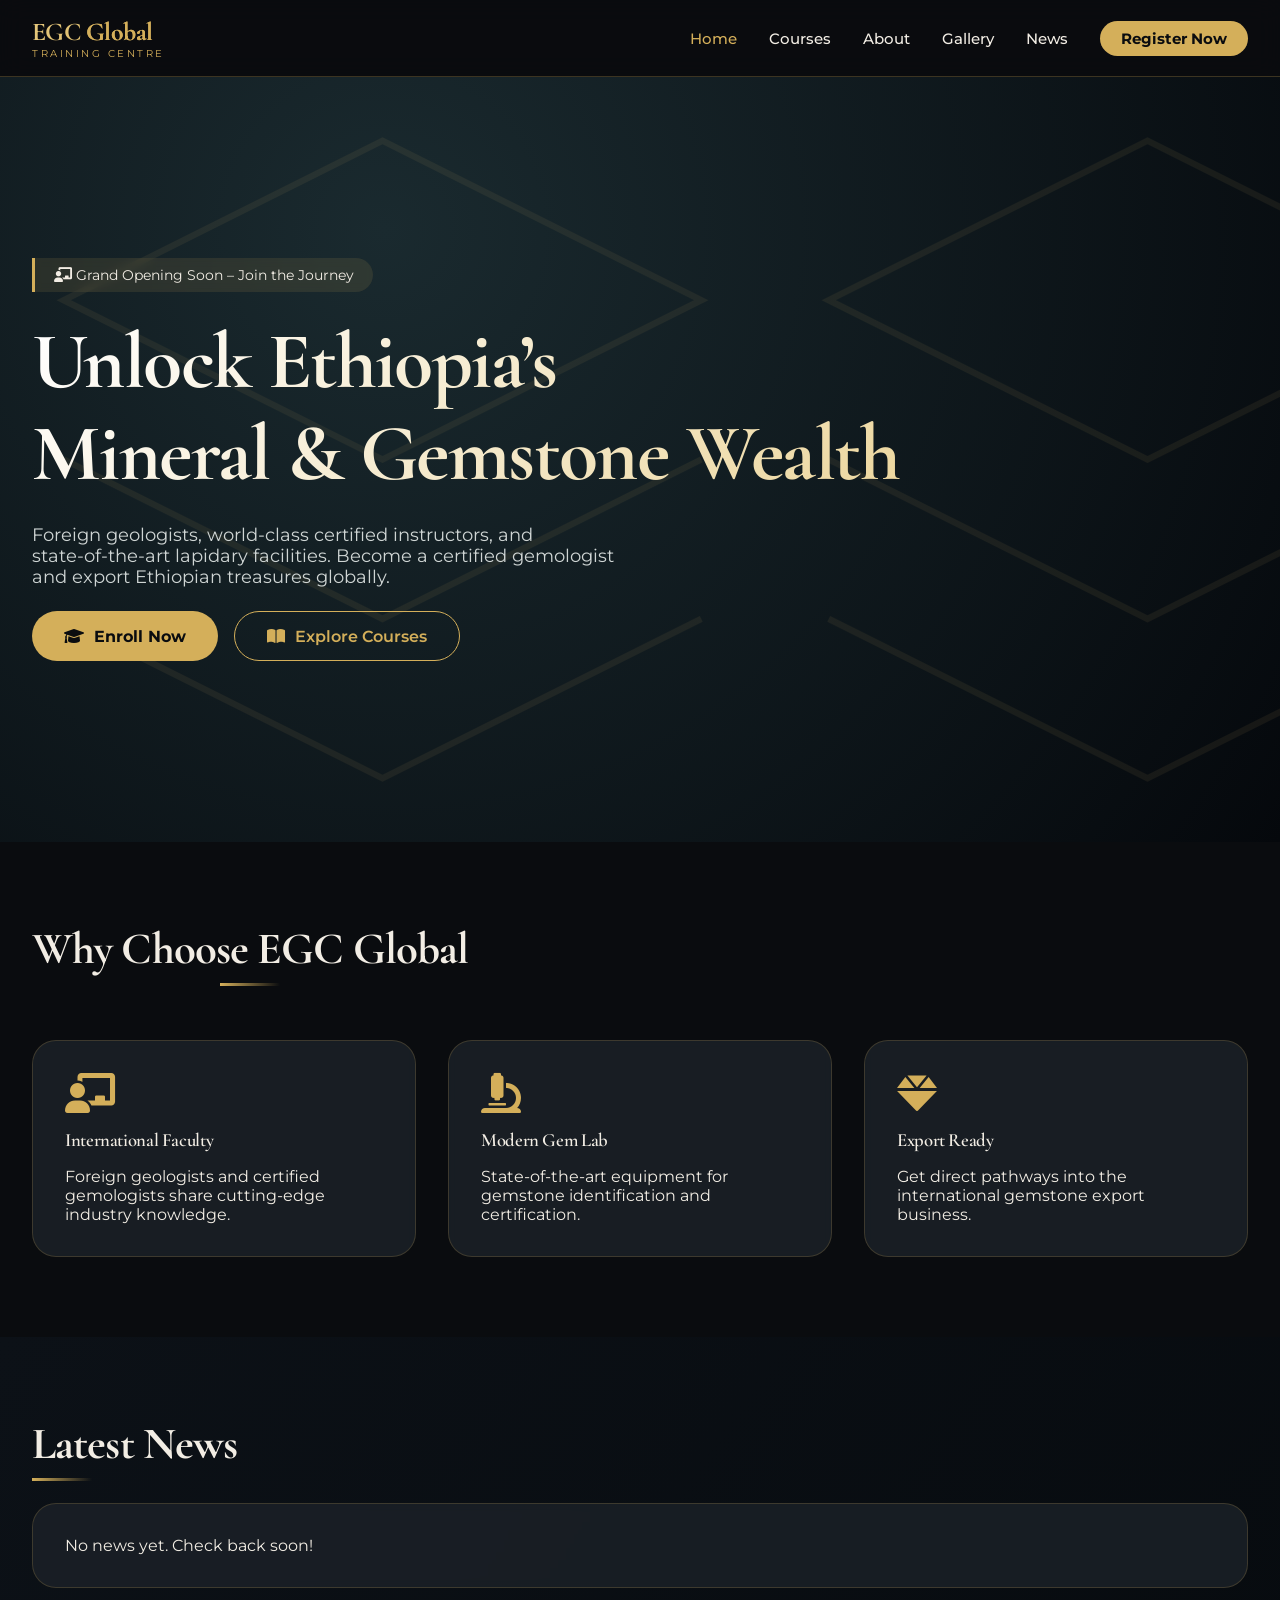
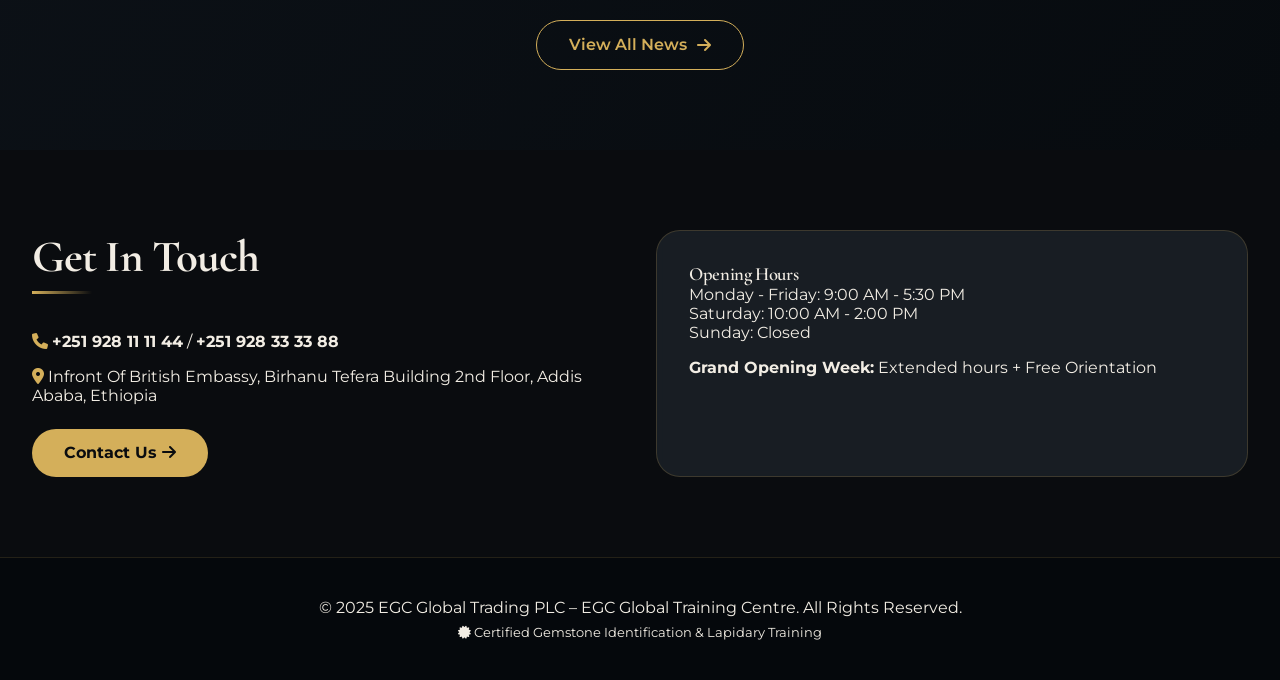
==== index.html @ 090c4a34 "Create index.html" ====
<!DOCTYPE html>
<html lang="en">
<head>
  <meta charset="UTF-8">
  <meta name="viewport" content="width=device-width, initial-scale=1.0">
  <title>EGC Global | Home - Gemstone Training Centre Ethiopia</title>
  <link rel="stylesheet" href="css/style.css">
  <link href="https://fonts.googleapis.com/css2?family=Cormorant+Garamond:wght@300;400;500;600;700&family=Montserrat:wght@300;400;500;600;700;800&display=swap" rel="stylesheet">
  <link rel="stylesheet" href="https://cdnjs.cloudflare.com/ajax/libs/font-awesome/6.0.0-beta3/css/all.min.css">
</head>
<body>

<!-- TOP BAR -->
<div class="top-bar">
  <div class="logo">
    <h1>EGC <span style="color:var(--gold);">Global</span></h1>
    <p>TRAINING CENTRE</p>
  </div>
  <div class="desktop-nav">
    <a href="index.html" class="active">Home</a>
    <a href="courses.html">Courses</a>
    <a href="about.html">About</a>
    <a href="gallery.html">Gallery</a>
    <a href="news.html">News</a>
    <a href="register.html" class="register-btn">Register Now</a>
  </div>
  <div class="menu-icon" id="menuToggle">
    <i class="fas fa-bars"></i>
  </div>
</div>

<!-- SIDE NAV (Mobile) -->
<div class="nav-overlay" id="navOverlay"></div>
<div class="side-nav" id="sideNav">
  <button class="close-nav" id="closeNavBtn"><i class="fas fa-times"></i></button>
  <div class="side-logo">
    <h3>EGC <span>Global</span></h3>
    <p>TRAINING CENTRE</p>
  </div>
  <ul>
    <li><a href="index.html"><i class="fas fa-home"></i> Home</a></li>
    <li><a href="courses.html"><i class="fas fa-gem"></i> Courses</a></li>
    <li><a href="about.html"><i class="fas fa-globe-africa"></i> About</a></li>
    <li><a href="gallery.html"><i class="fas fa-images"></i> Gallery</a></li>
    <li><a href="news.html"><i class="fas fa-newspaper"></i> News</a></li>
    <li><a href="register.html"><i class="fas fa-user-plus"></i> Register</a></li>
    <li><a href="admin-login.html"><i class="fas fa-lock"></i> Admin</a></li>
  </ul>
  <div class="side-footer">
    <i class="fas fa-certificate"></i> Foreign Geologists<br>
    <span>© 2025 EGC Global</span>
  </div>
</div>

<!-- HERO SECTION -->
<section class="hero">
  <div class="hero-container">
    <div class="hero-badge"><i class="fas fa-chalkboard-user"></i> Grand Opening Soon – Join the Journey</div>
    <h2>Unlock Ethiopia’s<br>Mineral & Gemstone Wealth</h2>
    <p style="font-size: 1.1rem; max-width: 600px; margin: 1.5rem 0; color: #cfd5d4;">Foreign geologists, world‑class certified instructors, and state‑of‑the‑art lapidary facilities. Become a certified gemologist and export Ethiopian treasures globally.</p>
    <div style="display: flex; gap: 1rem; flex-wrap: wrap;">
      <a href="register.html" class="btn-gold"><i class="fas fa-graduation-cap"></i> Enroll Now</a>
      <a href="courses.html" class="btn-outline"><i class="fas fa-book-open"></i> Explore Courses</a>
    </div>
  </div>
</section>

<!-- FEATURES SECTION -->
<section>
  <div class="container">
    <h2 class="section-title section-title-center" style="text-align: center;">Why Choose EGC Global</h2>
    <div class="grid-3" style="margin-top: 2rem;">
      <div class="card">
        <i class="fas fa-chalkboard-user" style="font-size: 2.5rem; color: var(--gold);"></i>
        <h3 style="margin: 1rem 0;">International Faculty</h3>
        <p>Foreign geologists and certified gemologists share cutting‑edge industry knowledge.</p>
      </div>
      <div class="card">
        <i class="fas fa-microscope" style="font-size: 2.5rem; color: var(--gold);"></i>
        <h3 style="margin: 1rem 0;">Modern Gem Lab</h3>
        <p>State‑of‑the‑art equipment for gemstone identification and certification.</p>
      </div>
      <div class="card">
        <i class="fas fa-gem" style="font-size: 2.5rem; color: var(--gold);"></i>
        <h3 style="margin: 1rem 0;">Export Ready</h3>
        <p>Get direct pathways into the international gemstone export business.</p>
      </div>
    </div>
  </div>
</section>

<!-- UPCOMING NEWS PREVIEW -->
<section style="background: linear-gradient(125deg, #0c1117, #070b0f);">
  <div class="container">
    <h2 class="section-title">Latest News</h2>
    <div class="grid-2" id="newsPreview">
      <div class="card"><i class="fas fa-spinner fa-spin"></i> Loading news...</div>
    </div>
    <div style="text-align: center; margin-top: 2rem;">
      <a href="news.html" class="btn-outline">View All News <i class="fas fa-arrow-right"></i></a>
    </div>
  </div>
</section>

<!-- CONTACT INFO -->
<section>
  <div class="container">
    <div class="grid-2">
      <div>
        <h2 class="section-title">Get In Touch</h2>
        <p style="margin: 1rem 0;"><i class="fas fa-phone" style="color: var(--gold);"></i> <strong>+251 928 11 11 44</strong> / <strong>+251 928 33 33 88</strong></p>
        <p><i class="fas fa-map-marker-alt" style="color: var(--gold);"></i> Infront Of British Embassy, Birhanu Tefera Building 2nd Floor, Addis Ababa, Ethiopia</p>
        <a href="contact.html" class="btn-gold" style="margin-top: 1.5rem; display: inline-block;">Contact Us <i class="fas fa-arrow-right"></i></a>
      </div>
      <div class="card">
        <h3>Opening Hours</h3>
        <p>Monday - Friday: 9:00 AM - 5:30 PM<br>Saturday: 10:00 AM - 2:00 PM<br>Sunday: Closed</p>
        <p style="margin-top: 1rem;"><strong>Grand Opening Week:</strong> Extended hours + Free Orientation</p>
      </div>
    </div>
  </div>
</section>

<footer>
  <p>© 2025 EGC Global Trading PLC – EGC Global Training Centre. All Rights Reserved.</p>
  <p style="margin-top: 0.5rem; font-size: 0.8rem;"><i class="fas fa-certificate"></i> Certified Gemstone Identification & Lapidary Training</p>
</footer>

<script src="js/main.js"></script>
<script>
  // Load preview news from localStorage
  function loadNewsPreview() {
    const news = JSON.parse(localStorage.getItem('egc_news') || '[]');
    const previewDiv = document.getElementById('newsPreview');
    if (news.length === 0) {
      previewDiv.innerHTML = '<div class="card"><p>No news yet. Check back soon!</p></div>';
      return;
    }
    const latestNews = news.slice(-3).reverse();
    previewDiv.innerHTML = latestNews.map(n => `
      <div class="card">
        <div class="news-date"><i class="far fa-calendar-alt"></i> ${new Date(n.date).toLocaleDateString()}</div>
        <h3 class="news-title">${n.title}</h3>
        <p class="news-excerpt">${n.excerpt || n.content.substring(0, 100)}...</p>
        <a href="news-detail.html?id=${n.id}" style="color: var(--gold); text-decoration: none;">Read more →</a>
      </div>
    `).join('');
  }
  loadNewsPreview();
</script>
</body>
</html>
---- css/style.css ----
/* ============================================
   EGC GLOBAL TRAINING CENTRE - MASTER STYLES
   Premium Gemstone Theme
   ============================================ */

:root {
  --deep-teal: #0f1e24;
  --charcoal: #121418;
  --gold: #d4af5a;
  --gold-light: #e6c97e;
  --gold-dark: #b8923e;
  --bronze: #b87c4a;
  --ivory: #f2ede4;
  --slate: #2a3338;
  --dark-bg: #0a0c0f;
  --card-bg: rgba(26, 32, 38, 0.9);
  --danger: #e74c3c;
  --success: #27ae60;
  --warning: #f39c12;
  --info: #3498db;
}

* {
  margin: 0;
  padding: 0;
  box-sizing: border-box;
}

body {
  font-family: 'Montserrat', sans-serif;
  background-color: var(--dark-bg);
  color: var(--ivory);
  overflow-x: hidden;
  scroll-behavior: smooth;
}

/* Custom Scrollbar */
::-webkit-scrollbar { width: 8px; }
::-webkit-scrollbar-track { background: var(--charcoal); }
::-webkit-scrollbar-thumb { background: var(--gold); border-radius: 10px; }
::-webkit-scrollbar-thumb:hover { background: var(--gold-light); }

/* Typography */
h1, h2, h3, h4, h5, h6 {
  font-family: 'Cormorant Garamond', serif;
  font-weight: 600;
  letter-spacing: -0.02em;
}

.section-title {
  font-size: 2.8rem;
  font-weight: 700;
  position: relative;
  display: inline-block;
  margin-bottom: 2rem;
}

.section-title:after {
  content: '';
  position: absolute;
  bottom: -10px;
  left: 0;
  width: 60px;
  height: 3px;
  background: linear-gradient(90deg, var(--gold), transparent);
}

.section-title-center:after {
  left: 50%;
  transform: translateX(-50%);
}

/* ============================================
   SIDE SLIDE NAVIGATION (MODERN MOBILE)
   ============================================ */
.nav-overlay {
  position: fixed;
  top: 0;
  left: 0;
  width: 100%;
  height: 100%;
  background: rgba(10, 12, 15, 0.95);
  backdrop-filter: blur(12px);
  z-index: 1000;
  visibility: hidden;
  opacity: 0;
  transition: all 0.3s ease;
}

.nav-overlay.active {
  visibility: visible;
  opacity: 1;
}

.side-nav {
  position: fixed;
  top: 0;
  right: -100%;
  width: min(85%, 380px);
  height: 100%;
  background: linear-gradient(165deg, #12181f 0%, #0a0e12 100%);
  box-shadow: -8px 0 40px rgba(0, 0, 0, 0.6);
  z-index: 1001;
  transition: right 0.35s cubic-bezier(0.2, 0.9, 0.4, 1.1);
  padding: 2rem 1.8rem;
  display: flex;
  flex-direction: column;
  border-left: 2px solid var(--gold);
}

.side-nav.open {
  right: 0;
}

.close-nav {
  background: none;
  border: none;
  color: var(--gold);
  font-size: 2rem;
  cursor: pointer;
  align-self: flex-end;
  transition: transform 0.2s;
}

.close-nav:hover { transform: scale(1.1); }

.side-logo {
  margin-bottom: 2rem;
  text-align: center;
  padding-bottom: 1rem;
  border-bottom: 1px solid rgba(212, 175, 90, 0.2);
}

.side-logo h3 {
  font-size: 1.8rem;
  letter-spacing: 2px;
}

.side-logo h3 span { color: var(--gold); }
.side-logo p { font-size: 0.7rem; letter-spacing: 3px; color: var(--gold-light); }

.side-nav ul {
  list-style: none;
  flex: 1;
}

.side-nav li { margin: 1.5rem 0; }

.side-nav a {
  color: var(--ivory);
  text-decoration: none;
  font-size: 1.2rem;
  font-weight: 500;
  transition: all 0.25s;
  display: flex;
  align-items: center;
  gap: 14px;
  padding: 0.5rem 0;
}

.side-nav a i {
  width: 28px;
  color: var(--gold);
  font-size: 1.2rem;
}

.side-nav a:hover, .side-nav a.active {
  color: var(--gold);
  transform: translateX(8px);
}

.side-footer {
  margin-top: auto;
  padding-top: 1.5rem;
  font-size: 0.75rem;
  color: #8d9a9e;
  border-top: 1px solid rgba(212, 175, 90, 0.2);
  text-align: center;
}

/* ============================================
   TOP BAR / HEADER
   ============================================ */
.top-bar {
  display: flex;
  justify-content: space-between;
  align-items: center;
  padding: 1rem 2rem;
  background: rgba(10, 12, 15, 0.9);
  backdrop-filter: blur(12px);
  position: sticky;
  top: 0;
  z-index: 99;
  border-bottom: 1px solid rgba(212, 175, 90, 0.25);
}

.logo h1 {
  font-size: 1.6rem;
  font-weight: 700;
  background: linear-gradient(135deg, var(--gold-light), var(--gold));
  -webkit-background-clip: text;
  background-clip: text;
  color: transparent;
}

.logo p {
  font-size: 0.65rem;
  letter-spacing: 2.5px;
  color: var(--gold);
}

.desktop-nav {
  display: none;
  gap: 2rem;
  align-items: center;
}

.desktop-nav a {
  color: var(--ivory);
  text-decoration: none;
  font-weight: 500;
  transition: color 0.2s;
  font-size: 0.95rem;
}

.desktop-nav a:hover, .desktop-nav a.active {
  color: var(--gold);
}

.register-btn {
  background: var(--gold);
  color: var(--dark-bg) !important;
  padding: 0.5rem 1.3rem;
  border-radius: 40px;
  font-weight: 700 !important;
}

.register-btn:hover {
  background: var(--gold-light);
  transform: translateY(-2px);
}

.menu-icon {
  font-size: 1.8rem;
  color: var(--gold);
  cursor: pointer;
  transition: 0.2s;
}

@media (min-width: 992px) {
  .menu-icon { display: none; }
  .desktop-nav { display: flex; }
}

/* ============================================
   BUTTONS
   ============================================ */
.btn-gold {
  background: var(--gold);
  color: var(--dark-bg);
  padding: 0.9rem 2rem;
  font-weight: 700;
  border: none;
  border-radius: 40px;
  cursor: pointer;
  transition: all 0.25s;
  font-size: 1rem;
  text-decoration: none;
  display: inline-flex;
  align-items: center;
  gap: 10px;
}

.btn-gold:hover {
  background: var(--gold-light);
  transform: translateY(-3px);
  box-shadow: 0 10px 25px -8px rgba(0, 0, 0, 0.4);
}

.btn-outline {
  background: transparent;
  border: 1.5px solid var(--gold);
  color: var(--gold);
  padding: 0.9rem 2rem;
  border-radius: 40px;
  font-weight: 600;
  cursor: pointer;
  transition: all 0.25s;
  text-decoration: none;
  display: inline-flex;
  align-items: center;
  gap: 10px;
}

.btn-outline:hover {
  background: var(--gold);
  color: var(--dark-bg);
}

/* ============================================
   HERO SECTION
   ============================================ */
.hero {
  min-height: 85vh;
  display: flex;
  align-items: center;
  background: radial-gradient(circle at 30% 20%, #1a2a2f, #05080c);
  position: relative;
  padding: 3rem 2rem;
}

.hero:before {
  content: '';
  position: absolute;
  inset: 0;
  background: url('data:image/svg+xml;utf8,<svg xmlns="http://www.w3.org/2000/svg" viewBox="0 0 24 24" fill="none" stroke="%23d4af5a" stroke-width="0.2" opacity="0.08"><path d="M12 2L2 7l10 5 10-5-10-5zM2 17l10 5 10-5M2 12l10 5 10-5"/></svg>') repeat;
  pointer-events: none;
}

.hero-container {
  max-width: 1300px;
  margin: 0 auto;
  width: 100%;
  position: relative;
  z-index: 2;
}

.hero h2 {
  font-family: 'Cormorant Garamond', serif;
  font-size: clamp(2.5rem, 7vw, 5rem);
  font-weight: 800;
  line-height: 1.15;
  background: linear-gradient(135deg, #fff, var(--gold-light));
  -webkit-background-clip: text;
  background-clip: text;
  color: transparent;
}

.hero-badge {
  display: inline-block;
  background: rgba(212, 175, 90, 0.12);
  backdrop-filter: blur(4px);
  border-left: 3px solid var(--gold);
  padding: 0.5rem 1.2rem;
  border-radius: 0 30px 30px 0;
  margin-bottom: 1.5rem;
  font-size: 0.9rem;
}

/* ============================================
   CARDS & GRIDS
   ============================================ */
.container {
  max-width: 1280px;
  margin: 0 auto;
  padding: 0 2rem;
}

section {
  padding: 5rem 0;
}

.grid-2 {
  display: grid;
  grid-template-columns: repeat(auto-fit, minmax(320px, 1fr));
  gap: 2rem;
}

.grid-3 {
  display: grid;
  grid-template-columns: repeat(auto-fit, minmax(280px, 1fr));
  gap: 2rem;
}

.card {
  background: var(--card-bg);
  backdrop-filter: blur(4px);
  border-radius: 24px;
  padding: 2rem;
  border: 1px solid rgba(212, 175, 90, 0.2);
  transition: all 0.3s ease;
}

.card:hover {
  border-color: var(--gold);
  transform: translateY(-6px);
}

/* ============================================
   FORMS
   ============================================ */
.form-group {
  margin-bottom: 1.5rem;
}

.form-group label {
  display: block;
  margin-bottom: 0.5rem;
  font-weight: 500;
  color: var(--gold-light);
}

.form-group input,
.form-group select,
.form-group textarea {
  width: 100%;
  padding: 0.9rem 1.2rem;
  background: rgba(255, 255, 255, 0.08);
  border: 1px solid rgba(212, 175, 90, 0.3);
  border-radius: 12px;
  color: var(--ivory);
  font-size: 1rem;
  transition: all 0.2s;
}

.form-group input:focus,
.form-group select:focus,
.form-group textarea:focus {
  outline: none;
  border-color: var(--gold);
  background: rgba(255, 255, 255, 0.12);
}

/* ============================================
   ALERTS & MESSAGES
   ============================================ */
.alert {
  padding: 1rem 1.2rem;
  border-radius: 12px;
  margin-bottom: 1.5rem;
  display: flex;
  align-items: center;
  gap: 10px;
}

.alert-success {
  background: rgba(39, 174, 96, 0.2);
  border-left: 4px solid var(--success);
  color: #2ecc71;
}

.alert-error {
  background: rgba(231, 76, 60, 0.2);
  border-left: 4px solid var(--danger);
  color: #e74c3c;
}

.alert-warning {
  background: rgba(243, 156, 18, 0.2);
  border-left: 4px solid var(--warning);
  color: #f39c12;
}

/* ============================================
   NEWS & BLOG STYLES
   ============================================ */
.news-card {
  background: var(--card-bg);
  border-radius: 20px;
  overflow: hidden;
  transition: all 0.3s;
  cursor: pointer;
}

.news-card:hover {
  transform: translateY(-5px);
  box-shadow: 0 20px 35px -12px rgba(0, 0, 0, 0.5);
}

.news-content {
  padding: 1.5rem;
}

.news-date {
  font-size: 0.75rem;
  color: var(--gold);
  margin-bottom: 0.5rem;
}

.news-title {
  font-size: 1.3rem;
  margin-bottom: 0.75rem;
}

.news-excerpt {
  font-size: 0.9rem;
  color: #b0b5b8;
  line-height: 1.5;
}

/* ============================================
   TABLE STYLES (Admin)
   ============================================ */
.data-table {
  width: 100%;
  border-collapse: collapse;
  background: var(--card-bg);
  border-radius: 16px;
  overflow: hidden;
}

.data-table th,
.data-table td {
  padding: 1rem;
  text-align: left;
  border-bottom: 1px solid rgba(212, 175, 90, 0.15);
}

.data-table th {
  background: rgba(212, 175, 90, 0.1);
  color: var(--gold);
  font-weight: 600;
}

.status-pending {
  color: var(--warning);
  background: rgba(243, 156, 18, 0.15);
  padding: 0.2rem 0.6rem;
  border-radius: 20px;
  font-size: 0.75rem;
}

.status-approved {
  color: var(--success);
  background: rgba(39, 174, 96, 0.15);
  padding: 0.2rem 0.6rem;
  border-radius: 20px;
  font-size: 0.75rem;
}

.action-btn {
  background: none;
  border: none;
  cursor: pointer;
  margin: 0 5px;
  font-size: 1.1rem;
  transition: transform 0.2s;
}

.action-btn:hover { transform: scale(1.1); }

.btn-approve { color: var(--success); }
.btn-delete { color: var(--danger); }
.btn-edit { color: var(--info); }

/* ============================================
   FOOTER
   ============================================ */
footer {
  background: #05080c;
  text-align: center;
  padding: 2.5rem;
  border-top: 1px solid rgba(212, 175, 90, 0.15);
}

/* ============================================
   RESPONSIVE
   ============================================ */
@media (max-width: 768px) {
  .top-bar { padding: 0.8rem 1.2rem; }
  .container { padding: 0 1.2rem; }
  section { padding: 3rem 0; }
  .section-title { font-size: 2rem; }
  .hero { padding: 2rem 1.2rem; min-height: 70vh; }
  .btn-gold, .btn-outline { padding: 0.7rem 1.5rem; }
}
</style>
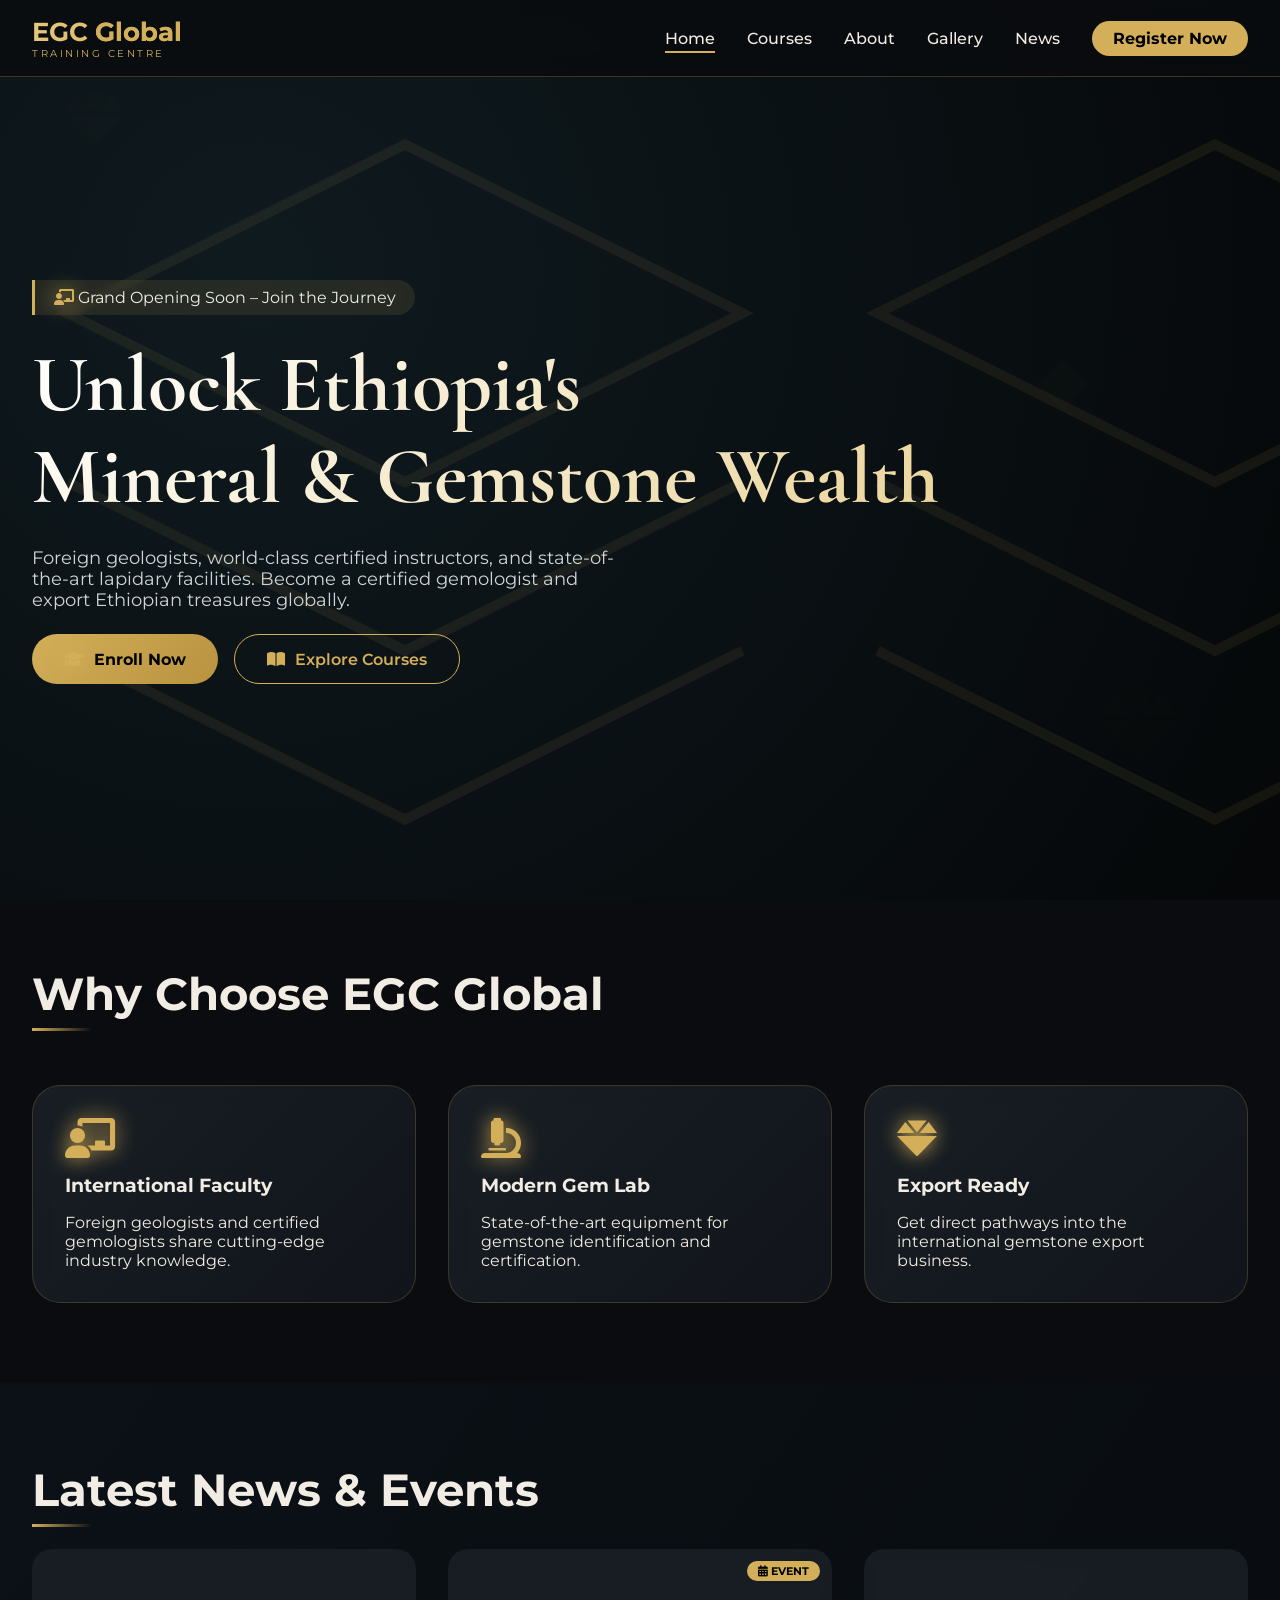
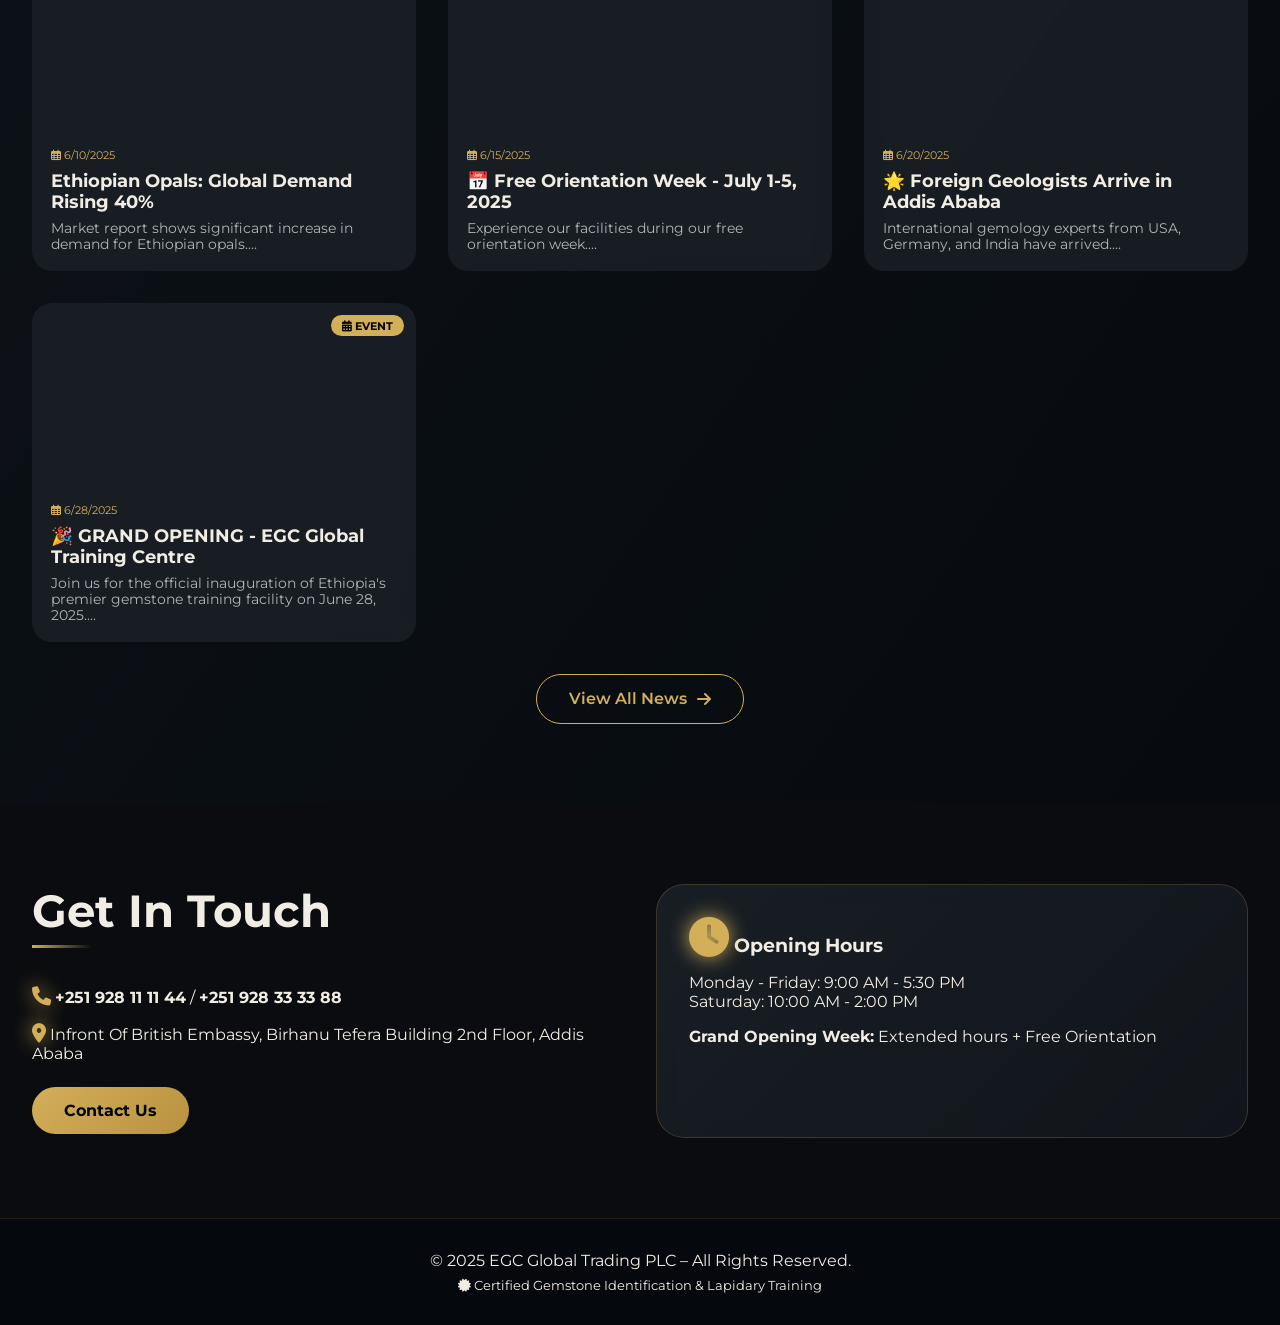
==== commit cbe9c2bf: "Update index.html" ====
--- a/index.html
+++ b/index.html
@@ -2,20 +2,346 @@
 <html lang="en">
 <head>
   <meta charset="UTF-8">
-  <meta name="viewport" content="width=device-width, initial-scale=1.0">
-  <title>EGC Global | Home - Gemstone Training Centre Ethiopia</title>
-  <link rel="stylesheet" href="css/style.css">
+  <meta name="viewport" content="width=device-width, initial-scale=1.0, viewport-fit=cover">
+  <title>EGC Global | Premium Gemstone Training Centre Ethiopia</title>
   <link href="https://fonts.googleapis.com/css2?family=Cormorant+Garamond:wght@300;400;500;600;700&family=Montserrat:wght@300;400;500;600;700;800&display=swap" rel="stylesheet">
   <link rel="stylesheet" href="https://cdnjs.cloudflare.com/ajax/libs/font-awesome/6.0.0-beta3/css/all.min.css">
+  <!-- AOS Animation Library -->
+  <link href="https://unpkg.com/aos@2.3.1/dist/aos.css" rel="stylesheet">
+  <style>
+    * { margin: 0; padding: 0; box-sizing: border-box; }
+    
+    :root {
+      --deep-teal: #0f1e24;
+      --charcoal: #121418;
+      --gold: #d4af5a;
+      --gold-light: #e6c97e;
+      --gold-dark: #b8923e;
+      --dark-bg: #0a0c0f;
+      --card-bg: rgba(26, 32, 38, 0.85);
+      --ivory: #f2ede4;
+      --glow: rgba(212, 175, 90, 0.4);
+      --glow-strong: rgba(212, 175, 90, 0.7);
+    }
+
+    body {
+      font-family: 'Montserrat', sans-serif;
+      background: var(--dark-bg);
+      color: var(--ivory);
+      overflow-x: hidden;
+    }
+
+    /* Custom Scrollbar */
+    ::-webkit-scrollbar { width: 6px; }
+    ::-webkit-scrollbar-track { background: var(--charcoal); }
+    ::-webkit-scrollbar-thumb { background: var(--gold); border-radius: 10px; }
+
+    /* ========== ANIMATED BACKGROUND ========== */
+    .animated-bg {
+      position: fixed;
+      top: 0;
+      left: 0;
+      width: 100%;
+      height: 100%;
+      z-index: -2;
+      background: radial-gradient(circle at 20% 30%, #0f1a1f, #050708);
+    }
+    
+    /* Floating Gemstones Animation */
+    .floating-gem {
+      position: fixed;
+      pointer-events: none;
+      z-index: -1;
+      opacity: 0.15;
+      animation: floatGem 20s infinite ease-in-out;
+    }
+    
+    @keyframes floatGem {
+      0%, 100% { transform: translateY(0px) rotate(0deg); }
+      50% { transform: translateY(-30px) rotate(10deg); }
+    }
+    
+    /* Glowing Gemstone CSS */
+    .gem-icon {
+      display: inline-flex;
+      align-items: center;
+      justify-content: center;
+      position: relative;
+    }
+    
+    .gem-icon::before {
+      content: '';
+      position: absolute;
+      width: 100%;
+      height: 100%;
+      background: radial-gradient(circle, var(--glow) 0%, transparent 70%);
+      animation: pulseGlow 2s infinite;
+      border-radius: 50%;
+    }
+    
+    @keyframes pulseGlow {
+      0%, 100% { opacity: 0.3; transform: scale(1); }
+      50% { opacity: 0.8; transform: scale(1.3); }
+    }
+    
+    /* ========== PREMIUM CARD STYLES ========== */
+    .premium-card {
+      background: linear-gradient(135deg, rgba(26, 32, 38, 0.9), rgba(18, 22, 28, 0.95));
+      backdrop-filter: blur(12px);
+      border-radius: 28px;
+      padding: 2rem;
+      border: 1px solid rgba(212, 175, 90, 0.2);
+      transition: all 0.4s cubic-bezier(0.2, 0.9, 0.4, 1.1);
+      position: relative;
+      overflow: hidden;
+    }
+    
+    .premium-card::before {
+      content: '';
+      position: absolute;
+      top: 0;
+      left: -100%;
+      width: 100%;
+      height: 100%;
+      background: linear-gradient(90deg, transparent, rgba(212, 175, 90, 0.1), transparent);
+      transition: left 0.6s ease;
+    }
+    
+    .premium-card:hover::before {
+      left: 100%;
+    }
+    
+    .premium-card:hover {
+      transform: translateY(-12px);
+      border-color: var(--gold);
+      box-shadow: 0 25px 45px -12px rgba(212, 175, 90, 0.3), 0 0 20px rgba(212, 175, 90, 0.2);
+    }
+    
+    /* 3D Tilt Effect on Cards */
+    .tilt-card {
+      transition: transform 0.3s ease;
+    }
+    
+    .tilt-card:hover {
+      transform: perspective(1000px) rotateX(3deg) rotateY(3deg);
+    }
+    
+    /* Glowing Border Animation */
+    .glowing-border {
+      position: relative;
+      border-radius: 28px;
+    }
+    
+    .glowing-border::after {
+      content: '';
+      position: absolute;
+      top: -2px;
+      left: -2px;
+      right: -2px;
+      bottom: -2px;
+      background: linear-gradient(45deg, var(--gold), var(--gold-light), var(--gold), transparent);
+      border-radius: 30px;
+      z-index: -1;
+      opacity: 0;
+      transition: opacity 0.4s;
+    }
+    
+    .glowing-border:hover::after {
+      opacity: 0.5;
+      animation: borderGlow 1.5s infinite;
+    }
+    
+    @keyframes borderGlow {
+      0%, 100% { opacity: 0.3; }
+      50% { opacity: 0.8; }
+    }
+    
+    /* ========== NAVIGATION ========== */
+    .nav-overlay {
+      position: fixed; top: 0; left: 0; width: 100%; height: 100%;
+      background: rgba(10, 12, 15, 0.95); backdrop-filter: blur(12px);
+      z-index: 1000; visibility: hidden; opacity: 0; transition: all 0.3s ease;
+    }
+    .nav-overlay.active { visibility: visible; opacity: 1; }
+    .side-nav {
+      position: fixed; top: 0; right: -100%; width: min(85%, 380px); height: 100%;
+      background: linear-gradient(165deg, #12181f 0%, #0a0e12 100%);
+      box-shadow: -8px 0 40px rgba(0,0,0,0.6); z-index: 1001;
+      transition: right 0.35s cubic-bezier(0.2,0.9,0.4,1.1);
+      padding: 2rem 1.8rem; display: flex; flex-direction: column;
+      border-left: 2px solid var(--gold);
+    }
+    .side-nav.open { right: 0; }
+    .close-nav { background: none; border: none; color: var(--gold); font-size: 2rem; cursor: pointer; align-self: flex-end; transition: transform 0.2s; }
+    .close-nav:hover { transform: scale(1.1); }
+    .side-logo { margin-bottom: 2rem; text-align: center; border-bottom: 1px solid rgba(212,175,90,0.2); padding-bottom: 1rem; }
+    .side-logo h3 { font-size: 1.8rem; }
+    .side-logo h3 span { color: var(--gold); }
+    .side-nav ul { list-style: none; flex: 1; }
+    .side-nav li { margin: 1.5rem 0; }
+    .side-nav a { color: var(--ivory); text-decoration: none; font-size: 1.2rem; font-weight: 500; display: flex; align-items: center; gap: 14px; transition: all 0.25s; }
+    .side-nav a i { width: 28px; color: var(--gold); transition: transform 0.2s; }
+    .side-nav a:hover { color: var(--gold); transform: translateX(8px); }
+    .side-nav a:hover i { transform: scale(1.1); }
+    .side-footer { margin-top: auto; padding-top: 1.5rem; font-size: 0.75rem; color: #8d9a9e; border-top: 1px solid rgba(212,175,90,0.2); text-align: center; }
+    
+    /* Top Bar */
+    .top-bar {
+      display: flex; justify-content: space-between; align-items: center;
+      padding: 1rem 2rem; background: rgba(10,12,15,0.85); backdrop-filter: blur(12px);
+      position: sticky; top: 0; z-index: 99; border-bottom: 1px solid rgba(212,175,90,0.25);
+      animation: slideDown 0.5s ease;
+    }
+    @keyframes slideDown {
+      from { transform: translateY(-100%); opacity: 0; }
+      to { transform: translateY(0); opacity: 1; }
+    }
+    .logo h1 { font-size: 1.6rem; background: linear-gradient(135deg, var(--gold-light), var(--gold)); -webkit-background-clip: text; background-clip: text; color: transparent; animation: fadeIn 1s; }
+    .logo p { font-size: 0.65rem; letter-spacing: 2.5px; color: var(--gold); }
+    .desktop-nav { display: none; gap: 2rem; align-items: center; }
+    .desktop-nav a { color: var(--ivory); text-decoration: none; font-weight: 500; transition: all 0.3s; position: relative; }
+    .desktop-nav a::after {
+      content: ''; position: absolute; bottom: -5px; left: 0; width: 0; height: 2px;
+      background: var(--gold); transition: width 0.3s;
+    }
+    .desktop-nav a:hover::after, .desktop-nav a.active::after { width: 100%; }
+    .desktop-nav a:hover { color: var(--gold); }
+    .register-btn { background: var(--gold); color: #000 !important; padding: 0.5rem 1.3rem; border-radius: 40px; font-weight: 700 !important; }
+    .register-btn::after { display: none; }
+    .menu-icon { font-size: 1.8rem; color: var(--gold); cursor: pointer; transition: transform 0.2s; }
+    .menu-icon:hover { transform: scale(1.1); }
+    @media (min-width: 992px) { .menu-icon { display: none; } .desktop-nav { display: flex; } }
+    
+    /* Buttons */
+    .btn-gold {
+      background: linear-gradient(135deg, var(--gold), var(--gold-dark));
+      color: #000; padding: 0.9rem 2rem; font-weight: 700; border: none;
+      border-radius: 40px; cursor: pointer; transition: all 0.3s;
+      text-decoration: none; display: inline-flex; align-items: center; gap: 10px;
+      position: relative; overflow: hidden;
+    }
+    .btn-gold::before {
+      content: ''; position: absolute; top: 0; left: -100%; width: 100%; height: 100%;
+      background: linear-gradient(90deg, transparent, rgba(255,255,255,0.3), transparent);
+      transition: left 0.5s;
+    }
+    .btn-gold:hover::before { left: 100%; }
+    .btn-gold:hover { transform: translateY(-3px); box-shadow: 0 10px 25px -8px rgba(212,175,90,0.5); }
+    .btn-outline {
+      background: transparent; border: 1.5px solid var(--gold); color: var(--gold);
+      padding: 0.9rem 2rem; border-radius: 40px; font-weight: 600; cursor: pointer;
+      transition: all 0.3s; text-decoration: none; display: inline-flex; align-items: center; gap: 10px;
+    }
+    .btn-outline:hover { background: var(--gold); color: #000; transform: translateY(-3px); box-shadow: 0 10px 25px -8px rgba(212,175,90,0.3); }
+    
+    /* Hero Section */
+    .hero {
+      min-height: 90vh; display: flex; align-items: center; position: relative;
+      padding: 3rem 2rem; overflow: hidden;
+    }
+    .hero::before {
+      content: ''; position: absolute; inset: 0;
+      background: url('data:image/svg+xml;utf8,<svg xmlns="http://www.w3.org/2000/svg" viewBox="0 0 24 24" fill="none" stroke="%23d4af5a" stroke-width="0.3" opacity="0.08"><path d="M12 2L2 7l10 5 10-5-10-5zM2 17l10 5 10-5M2 12l10 5 10-5"/></svg>') repeat;
+      animation: bgMove 30s linear infinite;
+    }
+    @keyframes bgMove {
+      from { background-position: 0 0; }
+      to { background-position: 100px 100px; }
+    }
+    .hero-container { max-width: 1300px; margin: 0 auto; width: 100%; position: relative; z-index: 2; }
+    .hero h2 {
+      font-family: 'Cormorant Garamond', serif;
+      font-size: clamp(2.5rem, 7vw, 5rem);
+      font-weight: 800; line-height: 1.15;
+      background: linear-gradient(135deg, #fff, var(--gold-light));
+      -webkit-background-clip: text; background-clip: text; color: transparent;
+      animation: fadeInUp 0.8s ease;
+    }
+    @keyframes fadeInUp {
+      from { opacity: 0; transform: translateY(30px); }
+      to { opacity: 1; transform: translateY(0); }
+    }
+    .hero-badge {
+      display: inline-block; background: rgba(212,175,90,0.12);
+      backdrop-filter: blur(4px); border-left: 3px solid var(--gold);
+      padding: 0.5rem 1.2rem; border-radius: 0 30px 30px 0;
+      margin-bottom: 1.5rem; animation: fadeInLeft 0.6s ease;
+    }
+    @keyframes fadeInLeft {
+      from { opacity: 0; transform: translateX(-30px); }
+      to { opacity: 1; transform: translateX(0); }
+    }
+    
+    /* Container */
+    .container { max-width: 1280px; margin: 0 auto; padding: 0 2rem; }
+    section { padding: 5rem 0; }
+    .grid-2 { display: grid; grid-template-columns: repeat(auto-fit, minmax(320px, 1fr)); gap: 2rem; }
+    .grid-3 { display: grid; grid-template-columns: repeat(auto-fit, minmax(280px, 1fr)); gap: 2rem; }
+    
+    /* Section Title with Animation */
+    .section-title {
+      font-size: 2.8rem; font-weight: 700; position: relative;
+      display: inline-block; margin-bottom: 2rem;
+    }
+    .section-title:after {
+      content: ''; position: absolute; bottom: -10px; left: 0;
+      width: 60px; height: 3px; background: linear-gradient(90deg, var(--gold), transparent);
+      animation: expandWidth 0.6s ease;
+    }
+    @keyframes expandWidth {
+      from { width: 0; }
+      to { width: 60px; }
+    }
+    
+    /* News Card */
+    .news-card {
+      background: var(--card-bg); backdrop-filter: blur(8px);
+      border-radius: 20px; overflow: hidden; transition: all 0.4s;
+      cursor: pointer; position: relative;
+    }
+    .news-card:hover { transform: translateY(-8px) scale(1.02); box-shadow: 0 20px 35px -12px rgba(212,175,90,0.3); }
+    .news-image { width: 100%; height: 180px; background-size: cover; background-position: center; position: relative; transition: transform 0.5s; }
+    .news-card:hover .news-image { transform: scale(1.05); }
+    .event-badge { position: absolute; top: 12px; right: 12px; background: var(--gold); color: #000; padding: 0.2rem 0.7rem; border-radius: 20px; font-size: 0.7rem; font-weight: bold; }
+    .news-content { padding: 1.2rem; }
+    .news-date { font-size: 0.7rem; color: var(--gold); margin-bottom: 0.5rem; }
+    .news-title { font-size: 1.1rem; margin-bottom: 0.5rem; }
+    .news-excerpt { font-size: 0.85rem; color: #b0b5b8; }
+    
+    /* Glowing Gem Icon */
+    .glowing-gem {
+      font-size: 2.5rem;
+      color: var(--gold);
+      filter: drop-shadow(0 0 10px var(--gold));
+      animation: gemPulse 2s infinite;
+      display: inline-block;
+    }
+    @keyframes gemPulse {
+      0%, 100% { filter: drop-shadow(0 0 5px var(--gold)); transform: scale(1); }
+      50% { filter: drop-shadow(0 0 20px var(--gold)); transform: scale(1.05); }
+    }
+    
+    footer { background: #05080c; text-align: center; padding: 2rem; border-top: 1px solid rgba(212,175,90,0.15); }
+    
+    @media (max-width: 768px) { .container { padding: 0 1.2rem; } section { padding: 3rem 0; } .section-title { font-size: 2rem; } .hero { padding: 2rem 1.2rem; } }
+  </style>
 </head>
 <body>
 
-<!-- TOP BAR -->
+<!-- Animated Background with Floating Gemstones -->
+<div class="animated-bg"></div>
+<div class="floating-gem" style="top: 10%; left: 5%; animation-duration: 25s;">
+  <i class="fas fa-gem" style="font-size: 60px; color: var(--gold); opacity: 0.1;"></i>
+</div>
+<div class="floating-gem" style="bottom: 15%; right: 8%; animation-duration: 18s; animation-delay: 2s;">
+  <i class="fas fa-gem" style="font-size: 80px; color: var(--gold); opacity: 0.08;"></i>
+</div>
+<div class="floating-gem" style="top: 40%; right: 15%; animation-duration: 30s; animation-delay: 5s;">
+  <i class="fas fa-diamond" style="font-size: 50px; color: var(--gold-light); opacity: 0.1;"></i>
+</div>
+
 <div class="top-bar">
-  <div class="logo">
-    <h1>EGC <span style="color:var(--gold);">Global</span></h1>
-    <p>TRAINING CENTRE</p>
-  </div>
+  <div class="logo"><h1>EGC <span style="color:var(--gold);">Global</span></h1><p>TRAINING CENTRE</p></div>
   <div class="desktop-nav">
     <a href="index.html" class="active">Home</a>
     <a href="courses.html">Courses</a>
@@ -24,19 +350,13 @@
     <a href="news.html">News</a>
     <a href="register.html" class="register-btn">Register Now</a>
   </div>
-  <div class="menu-icon" id="menuToggle">
-    <i class="fas fa-bars"></i>
-  </div>
+  <div class="menu-icon" id="menuToggle"><i class="fas fa-bars"></i></div>
 </div>
 
-<!-- SIDE NAV (Mobile) -->
 <div class="nav-overlay" id="navOverlay"></div>
 <div class="side-nav" id="sideNav">
   <button class="close-nav" id="closeNavBtn"><i class="fas fa-times"></i></button>
-  <div class="side-logo">
-    <h3>EGC <span>Global</span></h3>
-    <p>TRAINING CENTRE</p>
-  </div>
+  <div class="side-logo"><h3>EGC <span>Global</span></h3><p>TRAINING CENTRE</p></div>
   <ul>
     <li><a href="index.html"><i class="fas fa-home"></i> Home</a></li>
     <li><a href="courses.html"><i class="fas fa-gem"></i> Courses</a></li>
@@ -46,42 +366,37 @@
     <li><a href="register.html"><i class="fas fa-user-plus"></i> Register</a></li>
     <li><a href="admin-login.html"><i class="fas fa-lock"></i> Admin</a></li>
   </ul>
-  <div class="side-footer">
-    <i class="fas fa-certificate"></i> Foreign Geologists<br>
-    <span>© 2025 EGC Global</span>
-  </div>
+  <div class="side-footer"><i class="fas fa-certificate"></i> Foreign Geologists<br>© 2025 EGC Global</div>
 </div>
 
-<!-- HERO SECTION -->
 <section class="hero">
   <div class="hero-container">
-    <div class="hero-badge"><i class="fas fa-chalkboard-user"></i> Grand Opening Soon – Join the Journey</div>
-    <h2>Unlock Ethiopia’s<br>Mineral & Gemstone Wealth</h2>
-    <p style="font-size: 1.1rem; max-width: 600px; margin: 1.5rem 0; color: #cfd5d4;">Foreign geologists, world‑class certified instructors, and state‑of‑the‑art lapidary facilities. Become a certified gemologist and export Ethiopian treasures globally.</p>
-    <div style="display: flex; gap: 1rem; flex-wrap: wrap;">
-      <a href="register.html" class="btn-gold"><i class="fas fa-graduation-cap"></i> Enroll Now</a>
+    <div class="hero-badge" data-aos="fade-right"><i class="fas fa-chalkboard-user glowing-gem" style="font-size: 1rem;"></i> Grand Opening Soon – Join the Journey</div>
+    <h2 data-aos="fade-up" data-aos-delay="100">Unlock Ethiopia's<br>Mineral & Gemstone Wealth</h2>
+    <p style="font-size: 1.1rem; max-width: 600px; margin: 1.5rem 0; color: #cfd5d4;" data-aos="fade-up" data-aos-delay="200">Foreign geologists, world-class certified instructors, and state-of-the-art lapidary facilities. Become a certified gemologist and export Ethiopian treasures globally.</p>
+    <div style="display: flex; gap: 1rem; flex-wrap: wrap;" data-aos="fade-up" data-aos-delay="300">
+      <a href="register.html" class="btn-gold"><i class="fas fa-graduation-cap glowing-gem" style="font-size: 1rem;"></i> Enroll Now</a>
       <a href="courses.html" class="btn-outline"><i class="fas fa-book-open"></i> Explore Courses</a>
     </div>
   </div>
 </section>
 
-<!-- FEATURES SECTION -->
 <section>
   <div class="container">
-    <h2 class="section-title section-title-center" style="text-align: center;">Why Choose EGC Global</h2>
+    <h2 class="section-title" data-aos="fade-right">Why Choose EGC Global</h2>
     <div class="grid-3" style="margin-top: 2rem;">
-      <div class="card">
-        <i class="fas fa-chalkboard-user" style="font-size: 2.5rem; color: var(--gold);"></i>
+      <div class="premium-card" data-aos="fade-up" data-aos-delay="100">
+        <i class="fas fa-chalkboard-user glowing-gem" style="font-size: 2.5rem;"></i>
         <h3 style="margin: 1rem 0;">International Faculty</h3>
-        <p>Foreign geologists and certified gemologists share cutting‑edge industry knowledge.</p>
-      </div>
-      <div class="card">
-        <i class="fas fa-microscope" style="font-size: 2.5rem; color: var(--gold);"></i>
+        <p>Foreign geologists and certified gemologists share cutting-edge industry knowledge.</p>
+      </div>
+      <div class="premium-card" data-aos="fade-up" data-aos-delay="200">
+        <i class="fas fa-microscope glowing-gem" style="font-size: 2.5rem;"></i>
         <h3 style="margin: 1rem 0;">Modern Gem Lab</h3>
-        <p>State‑of‑the‑art equipment for gemstone identification and certification.</p>
-      </div>
-      <div class="card">
-        <i class="fas fa-gem" style="font-size: 2.5rem; color: var(--gold);"></i>
+        <p>State-of-the-art equipment for gemstone identification and certification.</p>
+      </div>
+      <div class="premium-card" data-aos="fade-up" data-aos-delay="300">
+        <i class="fas fa-gem glowing-gem" style="font-size: 2.5rem;"></i>
         <h3 style="margin: 1rem 0;">Export Ready</h3>
         <p>Get direct pathways into the international gemstone export business.</p>
       </div>
@@ -89,60 +404,86 @@
   </div>
 </section>
 
-<!-- UPCOMING NEWS PREVIEW -->
 <section style="background: linear-gradient(125deg, #0c1117, #070b0f);">
   <div class="container">
-    <h2 class="section-title">Latest News</h2>
-    <div class="grid-2" id="newsPreview">
-      <div class="card"><i class="fas fa-spinner fa-spin"></i> Loading news...</div>
-    </div>
-    <div style="text-align: center; margin-top: 2rem;">
+    <h2 class="section-title" data-aos="fade-right">Latest News & Events</h2>
+    <div id="newsPreview" class="grid-2"></div>
+    <div style="text-align: center; margin-top: 2rem;" data-aos="fade-up">
       <a href="news.html" class="btn-outline">View All News <i class="fas fa-arrow-right"></i></a>
     </div>
   </div>
 </section>
 
-<!-- CONTACT INFO -->
 <section>
   <div class="container">
     <div class="grid-2">
-      <div>
+      <div data-aos="fade-right">
         <h2 class="section-title">Get In Touch</h2>
-        <p style="margin: 1rem 0;"><i class="fas fa-phone" style="color: var(--gold);"></i> <strong>+251 928 11 11 44</strong> / <strong>+251 928 33 33 88</strong></p>
-        <p><i class="fas fa-map-marker-alt" style="color: var(--gold);"></i> Infront Of British Embassy, Birhanu Tefera Building 2nd Floor, Addis Ababa, Ethiopia</p>
-        <a href="contact.html" class="btn-gold" style="margin-top: 1.5rem; display: inline-block;">Contact Us <i class="fas fa-arrow-right"></i></a>
-      </div>
-      <div class="card">
-        <h3>Opening Hours</h3>
-        <p>Monday - Friday: 9:00 AM - 5:30 PM<br>Saturday: 10:00 AM - 2:00 PM<br>Sunday: Closed</p>
+        <p style="margin: 1rem 0;"><i class="fas fa-phone glowing-gem" style="font-size: 1.2rem;"></i> <strong>+251 928 11 11 44</strong> / <strong>+251 928 33 33 88</strong></p>
+        <p><i class="fas fa-map-marker-alt glowing-gem" style="font-size: 1.2rem;"></i> Infront Of British Embassy, Birhanu Tefera Building 2nd Floor, Addis Ababa</p>
+        <a href="contact.html" class="btn-gold" style="margin-top: 1.5rem; display: inline-block;">Contact Us</a>
+      </div>
+      <div class="premium-card" data-aos="fade-left">
+        <h3><i class="fas fa-clock glowing-gem"></i> Opening Hours</h3>
+        <p style="margin-top: 1rem;">Monday - Friday: 9:00 AM - 5:30 PM<br>Saturday: 10:00 AM - 2:00 PM</p>
         <p style="margin-top: 1rem;"><strong>Grand Opening Week:</strong> Extended hours + Free Orientation</p>
       </div>
     </div>
   </div>
 </section>
 
-<footer>
-  <p>© 2025 EGC Global Trading PLC – EGC Global Training Centre. All Rights Reserved.</p>
-  <p style="margin-top: 0.5rem; font-size: 0.8rem;"><i class="fas fa-certificate"></i> Certified Gemstone Identification & Lapidary Training</p>
-</footer>
-
-<script src="js/main.js"></script>
+<footer><p>© 2025 EGC Global Trading PLC – All Rights Reserved.</p><p style="margin-top: 0.5rem; font-size: 0.8rem;"><i class="fas fa-certificate"></i> Certified Gemstone Identification & Lapidary Training</p></footer>
+
+<script src="https://unpkg.com/aos@2.3.1/dist/aos.js"></script>
 <script>
-  // Load preview news from localStorage
+  AOS.init({ duration: 800, once: true, offset: 50 });
+  
+  // Mobile Navigation
+  const menuToggle = document.getElementById('menuToggle');
+  const sideNav = document.getElementById('sideNav');
+  const navOverlay = document.getElementById('navOverlay');
+  const closeNavBtn = document.getElementById('closeNavBtn');
+  function openNav() { sideNav.classList.add('open'); navOverlay.classList.add('active'); document.body.style.overflow = 'hidden'; }
+  function closeNav() { sideNav.classList.remove('open'); navOverlay.classList.remove('active'); document.body.style.overflow = ''; }
+  if (menuToggle) menuToggle.addEventListener('click', openNav);
+  if (closeNavBtn) closeNavBtn.addEventListener('click', closeNav);
+  if (navOverlay) navOverlay.addEventListener('click', closeNav);
+  document.querySelectorAll('.side-nav a').forEach(link => link.addEventListener('click', closeNav));
+
+  // PLACEHOLDER DATA INITIALIZATION
+  (function initPlaceholderData() {
+    let existingNews = localStorage.getItem('egc_news');
+    if (!existingNews || JSON.parse(existingNews).length === 0) {
+      const placeholderNews = [
+        { id: 1001, title: "🎉 GRAND OPENING - EGC Global Training Centre", type: "event", image: "https://images.unsplash.com/photo-1517457373958-b7bdd4587205?w=800&h=400&fit=crop", excerpt: "Join us for the official inauguration of Ethiopia's premier gemstone training facility on June 28, 2025.", content: "<p>We are thrilled to announce the grand opening of EGC Global Training Centre!</p>", date: "2025-06-28T10:00:00.000Z", eventDate: "June 28, 2025", eventTime: "10:00 AM - 4:00 PM", eventLocation: "Infront of British Embassy, Addis Ababa" },
+        { id: 1002, title: "🌟 Foreign Geologists Arrive in Addis Ababa", type: "announcement", image: "https://images.unsplash.com/photo-1522071820081-009f0129c71c?w=800&h=400&fit=crop", excerpt: "International gemology experts from USA, Germany, and India have arrived.", content: "<p>We warmly welcome our international faculty members.</p>", date: "2025-06-20T00:00:00.000Z" },
+        { id: 1003, title: "📅 Free Orientation Week - July 1-5, 2025", type: "event", image: "https://images.unsplash.com/photo-1523580494863-6f3031224c94?w=800&h=400&fit=crop", excerpt: "Experience our facilities during our free orientation week.", content: "<p>Prospective students are invited to attend our free orientation week.</p>", date: "2025-06-15T00:00:00.000Z", eventDate: "July 1-5, 2025", eventTime: "9:00 AM - 5:00 PM", eventLocation: "EGC Global Training Centre" },
+        { id: 1004, title: "Ethiopian Opals: Global Demand Rising 40%", type: "announcement", image: "https://images.unsplash.com/photo-1584308666744-24d5c474f2ae?w=800&h=400&fit=crop", excerpt: "Market report shows significant increase in demand for Ethiopian opals.", content: "<p>The global gemstone market is seeing unprecedented interest.</p>", date: "2025-06-10T00:00:00.000Z" }
+      ];
+      localStorage.setItem('egc_news', JSON.stringify(placeholderNews));
+    }
+    let existingRegistrations = localStorage.getItem('egc_registrations');
+    if (!existingRegistrations || JSON.parse(existingRegistrations).length === 0) {
+      localStorage.setItem('egc_registrations', JSON.stringify([]));
+    }
+  })();
+
+  // Load preview news
   function loadNewsPreview() {
     const news = JSON.parse(localStorage.getItem('egc_news') || '[]');
     const previewDiv = document.getElementById('newsPreview');
-    if (news.length === 0) {
-      previewDiv.innerHTML = '<div class="card"><p>No news yet. Check back soon!</p></div>';
-      return;
-    }
-    const latestNews = news.slice(-3).reverse();
+    if (news.length === 0) { previewDiv.innerHTML = '<div class="card"><p>No news yet. Check back soon!</p></div>'; return; }
+    const latestNews = [...news].reverse().slice(0, 4);
     previewDiv.innerHTML = latestNews.map(n => `
-      <div class="card">
-        <div class="news-date"><i class="far fa-calendar-alt"></i> ${new Date(n.date).toLocaleDateString()}</div>
-        <h3 class="news-title">${n.title}</h3>
-        <p class="news-excerpt">${n.excerpt || n.content.substring(0, 100)}...</p>
-        <a href="news-detail.html?id=${n.id}" style="color: var(--gold); text-decoration: none;">Read more →</a>
+      <div class="news-card" onclick="location.href='news-detail.html?id=${n.id}'">
+        <div class="news-image" style="background-image: url('${n.image || 'https://placehold.co/800x400/2c3e50/d4af5a?text=' + encodeURIComponent(n.title)}'); background-size: cover;">
+          ${n.type === 'event' ? '<div class="event-badge"><i class="fas fa-calendar-alt"></i> EVENT</div>' : ''}
+        </div>
+        <div class="news-content">
+          <div class="news-date"><i class="far fa-calendar-alt"></i> ${new Date(n.date).toLocaleDateString()}</div>
+          <h3 class="news-title">${n.title.length > 50 ? n.title.substring(0, 50) + '...' : n.title}</h3>
+          <p class="news-excerpt">${(n.excerpt || n.content.substring(0, 80))}...</p>
+        </div>
       </div>
     `).join('');
   }
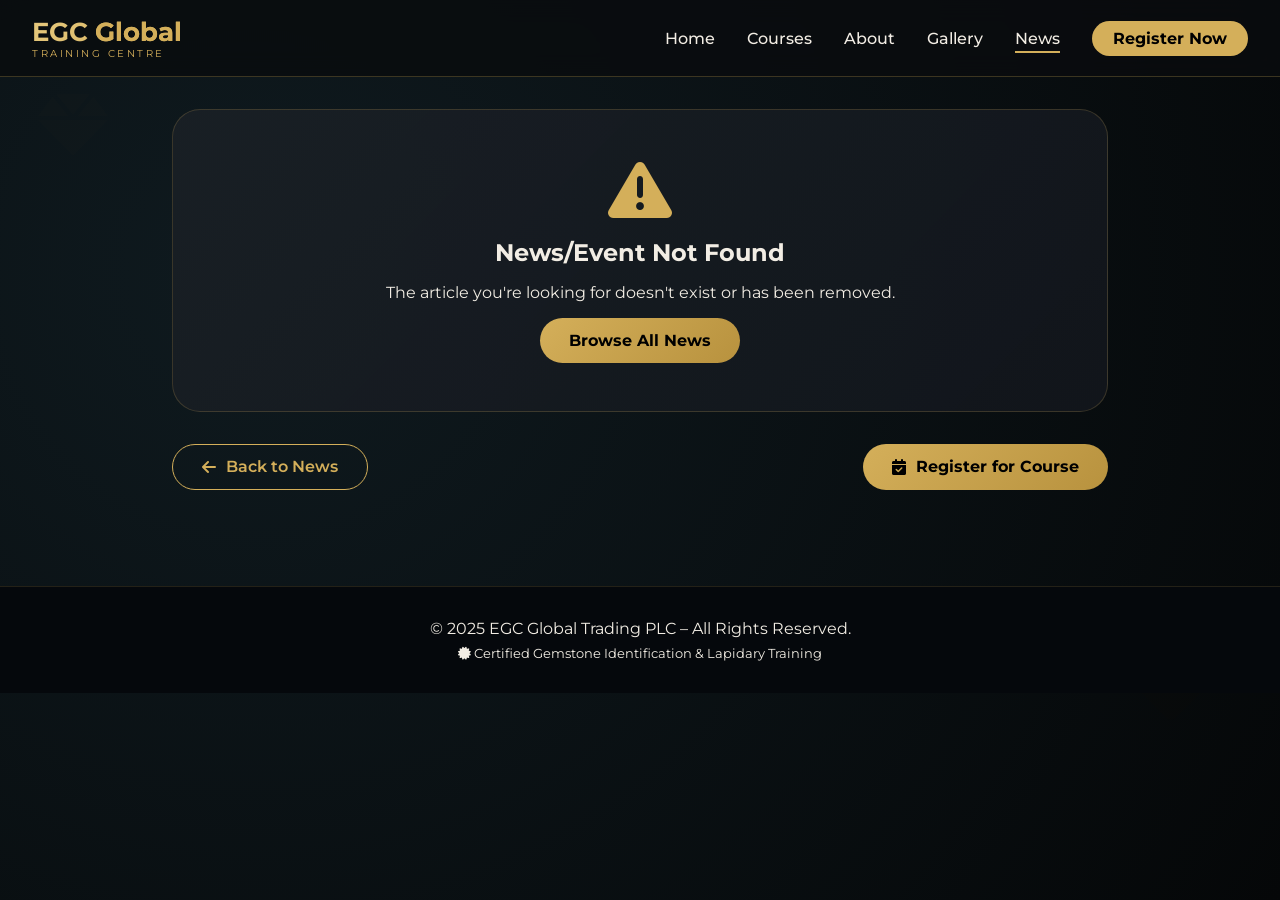
==== commit 9a897035: "Update index.html" ====
--- a/index.html
+++ b/index.html
@@ -2,18 +2,15 @@
 <html lang="en">
 <head>
   <meta charset="UTF-8">
-  <meta name="viewport" content="width=device-width, initial-scale=1.0, viewport-fit=cover">
-  <title>EGC Global | Premium Gemstone Training Centre Ethiopia</title>
-  <link href="https://fonts.googleapis.com/css2?family=Cormorant+Garamond:wght@300;400;500;600;700&family=Montserrat:wght@300;400;500;600;700;800&display=swap" rel="stylesheet">
+  <meta name="viewport" content="width=device-width, initial-scale=1.0">
+  <title>News & Event Detail | EGC Global Training Centre</title>
+  <link href="https://fonts.googleapis.com/css2?family=Cormorant+Garamond:wght@300;400;500;600;700;800&family=Montserrat:wght@300;400;500;600;700;800;900&display=swap" rel="stylesheet">
   <link rel="stylesheet" href="https://cdnjs.cloudflare.com/ajax/libs/font-awesome/6.0.0-beta3/css/all.min.css">
-  <!-- AOS Animation Library -->
   <link href="https://unpkg.com/aos@2.3.1/dist/aos.css" rel="stylesheet">
   <style>
     * { margin: 0; padding: 0; box-sizing: border-box; }
     
     :root {
-      --deep-teal: #0f1e24;
-      --charcoal: #121418;
       --gold: #d4af5a;
       --gold-light: #e6c97e;
       --gold-dark: #b8923e;
@@ -21,7 +18,6 @@
       --card-bg: rgba(26, 32, 38, 0.85);
       --ivory: #f2ede4;
       --glow: rgba(212, 175, 90, 0.4);
-      --glow-strong: rgba(212, 175, 90, 0.7);
     }
 
     body {
@@ -31,12 +27,10 @@
       overflow-x: hidden;
     }
 
-    /* Custom Scrollbar */
     ::-webkit-scrollbar { width: 6px; }
-    ::-webkit-scrollbar-track { background: var(--charcoal); }
+    ::-webkit-scrollbar-track { background: #121418; }
     ::-webkit-scrollbar-thumb { background: var(--gold); border-radius: 10px; }
 
-    /* ========== ANIMATED BACKGROUND ========== */
     .animated-bg {
       position: fixed;
       top: 0;
@@ -47,12 +41,11 @@
       background: radial-gradient(circle at 20% 30%, #0f1a1f, #050708);
     }
     
-    /* Floating Gemstones Animation */
     .floating-gem {
       position: fixed;
       pointer-events: none;
       z-index: -1;
-      opacity: 0.15;
+      opacity: 0.12;
       animation: floatGem 20s infinite ease-in-out;
     }
     
@@ -61,102 +54,43 @@
       50% { transform: translateY(-30px) rotate(10deg); }
     }
     
-    /* Glowing Gemstone CSS */
-    .gem-icon {
+    .glowing-gem {
       display: inline-flex;
-      align-items: center;
-      justify-content: center;
-      position: relative;
-    }
-    
-    .gem-icon::before {
-      content: '';
-      position: absolute;
-      width: 100%;
-      height: 100%;
-      background: radial-gradient(circle, var(--glow) 0%, transparent 70%);
-      animation: pulseGlow 2s infinite;
-      border-radius: 50%;
-    }
-    
-    @keyframes pulseGlow {
-      0%, 100% { opacity: 0.3; transform: scale(1); }
-      50% { opacity: 0.8; transform: scale(1.3); }
-    }
-    
-    /* ========== PREMIUM CARD STYLES ========== */
-    .premium-card {
-      background: linear-gradient(135deg, rgba(26, 32, 38, 0.9), rgba(18, 22, 28, 0.95));
-      backdrop-filter: blur(12px);
-      border-radius: 28px;
-      padding: 2rem;
-      border: 1px solid rgba(212, 175, 90, 0.2);
-      transition: all 0.4s cubic-bezier(0.2, 0.9, 0.4, 1.1);
-      position: relative;
-      overflow: hidden;
-    }
-    
-    .premium-card::before {
-      content: '';
-      position: absolute;
-      top: 0;
-      left: -100%;
-      width: 100%;
-      height: 100%;
-      background: linear-gradient(90deg, transparent, rgba(212, 175, 90, 0.1), transparent);
-      transition: left 0.6s ease;
-    }
-    
-    .premium-card:hover::before {
-      left: 100%;
-    }
-    
-    .premium-card:hover {
-      transform: translateY(-12px);
-      border-color: var(--gold);
-      box-shadow: 0 25px 45px -12px rgba(212, 175, 90, 0.3), 0 0 20px rgba(212, 175, 90, 0.2);
-    }
-    
-    /* 3D Tilt Effect on Cards */
-    .tilt-card {
-      transition: transform 0.3s ease;
-    }
-    
-    .tilt-card:hover {
-      transform: perspective(1000px) rotateX(3deg) rotateY(3deg);
-    }
-    
-    /* Glowing Border Animation */
-    .glowing-border {
-      position: relative;
-      border-radius: 28px;
-    }
-    
-    .glowing-border::after {
-      content: '';
-      position: absolute;
-      top: -2px;
-      left: -2px;
-      right: -2px;
-      bottom: -2px;
-      background: linear-gradient(45deg, var(--gold), var(--gold-light), var(--gold), transparent);
-      border-radius: 30px;
-      z-index: -1;
-      opacity: 0;
-      transition: opacity 0.4s;
-    }
-    
-    .glowing-border:hover::after {
-      opacity: 0.5;
-      animation: borderGlow 1.5s infinite;
-    }
-    
-    @keyframes borderGlow {
-      0%, 100% { opacity: 0.3; }
-      50% { opacity: 0.8; }
-    }
-    
-    /* ========== NAVIGATION ========== */
+      filter: drop-shadow(0 0 8px var(--gold));
+      animation: gemPulse 2s infinite;
+    }
+    
+    @keyframes gemPulse {
+      0%, 100% { filter: drop-shadow(0 0 5px var(--gold)); transform: scale(1); }
+      50% { filter: drop-shadow(0 0 20px var(--gold)); transform: scale(1.05); }
+    }
+    
+    .top-bar {
+      display: flex; justify-content: space-between; align-items: center;
+      padding: 1rem 2rem; background: rgba(10,12,15,0.85); backdrop-filter: blur(12px);
+      position: sticky; top: 0; z-index: 99; border-bottom: 1px solid rgba(212,175,90,0.25);
+      animation: slideDown 0.5s ease;
+    }
+    @keyframes slideDown {
+      from { transform: translateY(-100%); opacity: 0; }
+      to { transform: translateY(0); opacity: 1; }
+    }
+    .logo h1 { font-size: 1.6rem; background: linear-gradient(135deg, var(--gold-light), var(--gold)); -webkit-background-clip: text; background-clip: text; color: transparent; }
+    .logo p { font-size: 0.65rem; letter-spacing: 2.5px; color: var(--gold); }
+    .desktop-nav { display: none; gap: 2rem; align-items: center; }
+    .desktop-nav a { color: var(--ivory); text-decoration: none; font-weight: 500; transition: all 0.3s; position: relative; }
+    .desktop-nav a::after {
+      content: ''; position: absolute; bottom: -5px; left: 0; width: 0; height: 2px;
+      background: var(--gold); transition: width 0.3s;
+    }
+    .desktop-nav a:hover::after, .desktop-nav a.active::after { width: 100%; }
+    .desktop-nav a:hover { color: var(--gold); }
+    .register-btn { background: var(--gold); color: #000 !important; padding: 0.5rem 1.3rem; border-radius: 40px; font-weight: 700 !important; }
+    .register-btn::after { display: none; }
+    .menu-icon { font-size: 1.8rem; color: var(--gold); cursor: pointer; transition: transform 0.2s; }
+    .menu-icon:hover { transform: scale(1.1); }
+    @media (min-width: 992px) { .menu-icon { display: none; } .desktop-nav { display: flex; } }
+    
     .nav-overlay {
       position: fixed; top: 0; left: 0; width: 100%; height: 100%;
       background: rgba(10, 12, 15, 0.95); backdrop-filter: blur(12px);
@@ -172,182 +106,258 @@
       border-left: 2px solid var(--gold);
     }
     .side-nav.open { right: 0; }
-    .close-nav { background: none; border: none; color: var(--gold); font-size: 2rem; cursor: pointer; align-self: flex-end; transition: transform 0.2s; }
-    .close-nav:hover { transform: scale(1.1); }
-    .side-logo { margin-bottom: 2rem; text-align: center; border-bottom: 1px solid rgba(212,175,90,0.2); padding-bottom: 1rem; }
-    .side-logo h3 { font-size: 1.8rem; }
-    .side-logo h3 span { color: var(--gold); }
+    .close-nav { background: none; border: none; color: var(--gold); font-size: 2rem; cursor: pointer; align-self: flex-end; }
     .side-nav ul { list-style: none; flex: 1; }
     .side-nav li { margin: 1.5rem 0; }
-    .side-nav a { color: var(--ivory); text-decoration: none; font-size: 1.2rem; font-weight: 500; display: flex; align-items: center; gap: 14px; transition: all 0.25s; }
-    .side-nav a i { width: 28px; color: var(--gold); transition: transform 0.2s; }
+    .side-nav a { color: var(--ivory); text-decoration: none; font-size: 1.2rem; font-weight: 500; display: flex; align-items: center; gap: 14px; transition: 0.25s; }
+    .side-nav a i { width: 28px; color: var(--gold); }
     .side-nav a:hover { color: var(--gold); transform: translateX(8px); }
-    .side-nav a:hover i { transform: scale(1.1); }
     .side-footer { margin-top: auto; padding-top: 1.5rem; font-size: 0.75rem; color: #8d9a9e; border-top: 1px solid rgba(212,175,90,0.2); text-align: center; }
     
-    /* Top Bar */
-    .top-bar {
-      display: flex; justify-content: space-between; align-items: center;
-      padding: 1rem 2rem; background: rgba(10,12,15,0.85); backdrop-filter: blur(12px);
-      position: sticky; top: 0; z-index: 99; border-bottom: 1px solid rgba(212,175,90,0.25);
-      animation: slideDown 0.5s ease;
-    }
-    @keyframes slideDown {
-      from { transform: translateY(-100%); opacity: 0; }
-      to { transform: translateY(0); opacity: 1; }
-    }
-    .logo h1 { font-size: 1.6rem; background: linear-gradient(135deg, var(--gold-light), var(--gold)); -webkit-background-clip: text; background-clip: text; color: transparent; animation: fadeIn 1s; }
-    .logo p { font-size: 0.65rem; letter-spacing: 2.5px; color: var(--gold); }
-    .desktop-nav { display: none; gap: 2rem; align-items: center; }
-    .desktop-nav a { color: var(--ivory); text-decoration: none; font-weight: 500; transition: all 0.3s; position: relative; }
-    .desktop-nav a::after {
-      content: ''; position: absolute; bottom: -5px; left: 0; width: 0; height: 2px;
-      background: var(--gold); transition: width 0.3s;
-    }
-    .desktop-nav a:hover::after, .desktop-nav a.active::after { width: 100%; }
-    .desktop-nav a:hover { color: var(--gold); }
-    .register-btn { background: var(--gold); color: #000 !important; padding: 0.5rem 1.3rem; border-radius: 40px; font-weight: 700 !important; }
-    .register-btn::after { display: none; }
-    .menu-icon { font-size: 1.8rem; color: var(--gold); cursor: pointer; transition: transform 0.2s; }
-    .menu-icon:hover { transform: scale(1.1); }
-    @media (min-width: 992px) { .menu-icon { display: none; } .desktop-nav { display: flex; } }
-    
-    /* Buttons */
+    .container { max-width: 1000px; margin: 0 auto; padding: 0 2rem; }
+    section { padding: 2rem 0 4rem; }
+    
+    .news-header-image {
+      width: 100%;
+      height: 450px;
+      background-size: cover;
+      background-position: center;
+      border-radius: 28px;
+      margin-bottom: 2rem;
+      box-shadow: 0 15px 35px -10px rgba(0,0,0,0.5);
+      transition: transform 0.3s;
+    }
+    
+    .news-header-image:hover {
+      transform: scale(1.01);
+    }
+    
+    .badge-event {
+      display: inline-block;
+      background: linear-gradient(135deg, var(--gold), var(--gold-dark));
+      color: #000;
+      padding: 0.3rem 1rem;
+      border-radius: 30px;
+      font-size: 0.8rem;
+      font-weight: bold;
+      margin-bottom: 1rem;
+    }
+    
+    .event-detail-box {
+      background: linear-gradient(135deg, rgba(212, 175, 90, 0.12), rgba(212, 175, 90, 0.05));
+      backdrop-filter: blur(8px);
+      border-left: 4px solid var(--gold);
+      padding: 1.5rem;
+      border-radius: 20px;
+      margin: 1.5rem 0;
+    }
+    
+    .event-info-row {
+      display: flex;
+      align-items: center;
+      gap: 1rem;
+      margin-bottom: 1rem;
+      flex-wrap: wrap;
+    }
+    
+    .event-label {
+      font-weight: 700;
+      min-width: 100px;
+      color: var(--gold);
+    }
+    
+    .event-icon {
+      font-size: 1.5rem;
+      color: var(--gold);
+      width: 40px;
+    }
+    
+    .content-body {
+      font-size: 1.05rem;
+      line-height: 1.7;
+      color: #ddd;
+    }
+    
+    .content-body p {
+      margin-bottom: 1rem;
+    }
+    
+    .content-body ul, .content-body ol {
+      margin: 1rem 0 1rem 2rem;
+    }
+    
+    .content-body li {
+      margin-bottom: 0.5rem;
+    }
+    
+    .share-buttons {
+      display: flex;
+      gap: 1rem;
+      margin-top: 2rem;
+      padding-top: 1.5rem;
+      border-top: 1px solid rgba(212, 175, 90, 0.2);
+      flex-wrap: wrap;
+    }
+    
+    .share-btn {
+      background: rgba(255, 255, 255, 0.08);
+      padding: 0.5rem 1.2rem;
+      border-radius: 40px;
+      text-decoration: none;
+      color: var(--ivory);
+      font-size: 0.85rem;
+      transition: all 0.3s;
+      display: inline-flex;
+      align-items: center;
+      gap: 8px;
+    }
+    
+    .share-btn:hover {
+      background: var(--gold);
+      color: #000;
+      transform: translateY(-2px);
+    }
+    
+    .related-events {
+      margin-top: 3rem;
+    }
+    
+    .related-grid {
+      display: grid;
+      grid-template-columns: repeat(auto-fit, minmax(280px, 1fr));
+      gap: 1.5rem;
+      margin-top: 1.5rem;
+    }
+    
+    .related-card {
+      background: linear-gradient(135deg, rgba(26, 32, 38, 0.9), rgba(18, 22, 28, 0.95));
+      border-radius: 20px;
+      overflow: hidden;
+      cursor: pointer;
+      transition: all 0.3s;
+      border: 1px solid rgba(212, 175, 90, 0.15);
+    }
+    
+    .related-card:hover {
+      transform: translateY(-5px);
+      border-color: var(--gold);
+      box-shadow: 0 15px 30px -12px rgba(212, 175, 90, 0.2);
+    }
+    
+    .related-img {
+      width: 100%;
+      height: 140px;
+      background-size: cover;
+      background-position: center;
+    }
+    
+    .related-content {
+      padding: 1rem;
+    }
+    
+    .related-date {
+      font-size: 0.7rem;
+      color: var(--gold);
+    }
+    
+    .related-title {
+      font-size: 0.9rem;
+      font-weight: 600;
+      margin-top: 0.3rem;
+    }
+    
     .btn-gold {
       background: linear-gradient(135deg, var(--gold), var(--gold-dark));
-      color: #000; padding: 0.9rem 2rem; font-weight: 700; border: none;
-      border-radius: 40px; cursor: pointer; transition: all 0.3s;
-      text-decoration: none; display: inline-flex; align-items: center; gap: 10px;
-      position: relative; overflow: hidden;
-    }
-    .btn-gold::before {
-      content: ''; position: absolute; top: 0; left: -100%; width: 100%; height: 100%;
-      background: linear-gradient(90deg, transparent, rgba(255,255,255,0.3), transparent);
-      transition: left 0.5s;
-    }
-    .btn-gold:hover::before { left: 100%; }
-    .btn-gold:hover { transform: translateY(-3px); box-shadow: 0 10px 25px -8px rgba(212,175,90,0.5); }
+      color: #000;
+      padding: 0.8rem 1.8rem;
+      font-weight: 700;
+      border: none;
+      border-radius: 40px;
+      cursor: pointer;
+      transition: all 0.3s;
+      text-decoration: none;
+      display: inline-flex;
+      align-items: center;
+      gap: 10px;
+    }
+    
+    .btn-gold:hover {
+      transform: translateY(-3px);
+      box-shadow: 0 10px 25px -8px rgba(212, 175, 90, 0.5);
+    }
+    
     .btn-outline {
-      background: transparent; border: 1.5px solid var(--gold); color: var(--gold);
-      padding: 0.9rem 2rem; border-radius: 40px; font-weight: 600; cursor: pointer;
-      transition: all 0.3s; text-decoration: none; display: inline-flex; align-items: center; gap: 10px;
-    }
-    .btn-outline:hover { background: var(--gold); color: #000; transform: translateY(-3px); box-shadow: 0 10px 25px -8px rgba(212,175,90,0.3); }
-    
-    /* Hero Section */
-    .hero {
-      min-height: 90vh; display: flex; align-items: center; position: relative;
-      padding: 3rem 2rem; overflow: hidden;
-    }
-    .hero::before {
-      content: ''; position: absolute; inset: 0;
-      background: url('data:image/svg+xml;utf8,<svg xmlns="http://www.w3.org/2000/svg" viewBox="0 0 24 24" fill="none" stroke="%23d4af5a" stroke-width="0.3" opacity="0.08"><path d="M12 2L2 7l10 5 10-5-10-5zM2 17l10 5 10-5M2 12l10 5 10-5"/></svg>') repeat;
-      animation: bgMove 30s linear infinite;
-    }
-    @keyframes bgMove {
-      from { background-position: 0 0; }
-      to { background-position: 100px 100px; }
-    }
-    .hero-container { max-width: 1300px; margin: 0 auto; width: 100%; position: relative; z-index: 2; }
-    .hero h2 {
-      font-family: 'Cormorant Garamond', serif;
-      font-size: clamp(2.5rem, 7vw, 5rem);
-      font-weight: 800; line-height: 1.15;
-      background: linear-gradient(135deg, #fff, var(--gold-light));
-      -webkit-background-clip: text; background-clip: text; color: transparent;
-      animation: fadeInUp 0.8s ease;
-    }
-    @keyframes fadeInUp {
-      from { opacity: 0; transform: translateY(30px); }
-      to { opacity: 1; transform: translateY(0); }
-    }
-    .hero-badge {
-      display: inline-block; background: rgba(212,175,90,0.12);
-      backdrop-filter: blur(4px); border-left: 3px solid var(--gold);
-      padding: 0.5rem 1.2rem; border-radius: 0 30px 30px 0;
-      margin-bottom: 1.5rem; animation: fadeInLeft 0.6s ease;
-    }
-    @keyframes fadeInLeft {
-      from { opacity: 0; transform: translateX(-30px); }
-      to { opacity: 1; transform: translateX(0); }
-    }
-    
-    /* Container */
-    .container { max-width: 1280px; margin: 0 auto; padding: 0 2rem; }
-    section { padding: 5rem 0; }
-    .grid-2 { display: grid; grid-template-columns: repeat(auto-fit, minmax(320px, 1fr)); gap: 2rem; }
-    .grid-3 { display: grid; grid-template-columns: repeat(auto-fit, minmax(280px, 1fr)); gap: 2rem; }
-    
-    /* Section Title with Animation */
-    .section-title {
-      font-size: 2.8rem; font-weight: 700; position: relative;
-      display: inline-block; margin-bottom: 2rem;
-    }
-    .section-title:after {
-      content: ''; position: absolute; bottom: -10px; left: 0;
-      width: 60px; height: 3px; background: linear-gradient(90deg, var(--gold), transparent);
-      animation: expandWidth 0.6s ease;
-    }
-    @keyframes expandWidth {
-      from { width: 0; }
-      to { width: 60px; }
-    }
-    
-    /* News Card */
-    .news-card {
-      background: var(--card-bg); backdrop-filter: blur(8px);
-      border-radius: 20px; overflow: hidden; transition: all 0.4s;
-      cursor: pointer; position: relative;
-    }
-    .news-card:hover { transform: translateY(-8px) scale(1.02); box-shadow: 0 20px 35px -12px rgba(212,175,90,0.3); }
-    .news-image { width: 100%; height: 180px; background-size: cover; background-position: center; position: relative; transition: transform 0.5s; }
-    .news-card:hover .news-image { transform: scale(1.05); }
-    .event-badge { position: absolute; top: 12px; right: 12px; background: var(--gold); color: #000; padding: 0.2rem 0.7rem; border-radius: 20px; font-size: 0.7rem; font-weight: bold; }
-    .news-content { padding: 1.2rem; }
-    .news-date { font-size: 0.7rem; color: var(--gold); margin-bottom: 0.5rem; }
-    .news-title { font-size: 1.1rem; margin-bottom: 0.5rem; }
-    .news-excerpt { font-size: 0.85rem; color: #b0b5b8; }
-    
-    /* Glowing Gem Icon */
-    .glowing-gem {
-      font-size: 2.5rem;
+      background: transparent;
+      border: 1.5px solid var(--gold);
       color: var(--gold);
-      filter: drop-shadow(0 0 10px var(--gold));
-      animation: gemPulse 2s infinite;
-      display: inline-block;
-    }
-    @keyframes gemPulse {
-      0%, 100% { filter: drop-shadow(0 0 5px var(--gold)); transform: scale(1); }
-      50% { filter: drop-shadow(0 0 20px var(--gold)); transform: scale(1.05); }
-    }
-    
-    footer { background: #05080c; text-align: center; padding: 2rem; border-top: 1px solid rgba(212,175,90,0.15); }
-    
-    @media (max-width: 768px) { .container { padding: 0 1.2rem; } section { padding: 3rem 0; } .section-title { font-size: 2rem; } .hero { padding: 2rem 1.2rem; } }
+      padding: 0.8rem 1.8rem;
+      border-radius: 40px;
+      font-weight: 600;
+      cursor: pointer;
+      transition: all 0.3s;
+      text-decoration: none;
+      display: inline-flex;
+      align-items: center;
+      gap: 10px;
+    }
+    
+    .btn-outline:hover {
+      background: var(--gold);
+      color: #000;
+      transform: translateY(-3px);
+    }
+    
+    .loading-spinner {
+      text-align: center;
+      padding: 3rem;
+    }
+    
+    .loading-spinner i {
+      font-size: 3rem;
+      color: var(--gold);
+      animation: spin 1s linear infinite;
+    }
+    
+    @keyframes spin {
+      0% { transform: rotate(0deg); }
+      100% { transform: rotate(360deg); }
+    }
+    
+    footer {
+      background: #05080c;
+      text-align: center;
+      padding: 2rem;
+      border-top: 1px solid rgba(212, 175, 90, 0.15);
+      margin-top: 2rem;
+    }
+    
+    @media (max-width: 768px) {
+      .container { padding: 0 1.2rem; }
+      .news-header-image { height: 220px; }
+      .event-info-row { flex-direction: column; align-items: flex-start; gap: 0.5rem; }
+      .event-icon { width: auto; }
+      .share-buttons { justify-content: center; }
+    }
   </style>
 </head>
 <body>
 
-<!-- Animated Background with Floating Gemstones -->
 <div class="animated-bg"></div>
-<div class="floating-gem" style="top: 10%; left: 5%; animation-duration: 25s;">
-  <i class="fas fa-gem" style="font-size: 60px; color: var(--gold); opacity: 0.1;"></i>
+<div class="floating-gem" style="top: 10%; left: 3%; animation-duration: 25s;">
+  <i class="fas fa-gem" style="font-size: 70px; color: var(--gold); opacity: 0.1;"></i>
 </div>
-<div class="floating-gem" style="bottom: 15%; right: 8%; animation-duration: 18s; animation-delay: 2s;">
-  <i class="fas fa-gem" style="font-size: 80px; color: var(--gold); opacity: 0.08;"></i>
-</div>
-<div class="floating-gem" style="top: 40%; right: 15%; animation-duration: 30s; animation-delay: 5s;">
-  <i class="fas fa-diamond" style="font-size: 50px; color: var(--gold-light); opacity: 0.1;"></i>
+<div class="floating-gem" style="bottom: 20%; right: 5%; animation-duration: 18s;">
+  <i class="fas fa-diamond" style="font-size: 90px; color: var(--gold); opacity: 0.08;"></i>
 </div>
 
 <div class="top-bar">
   <div class="logo"><h1>EGC <span style="color:var(--gold);">Global</span></h1><p>TRAINING CENTRE</p></div>
   <div class="desktop-nav">
-    <a href="index.html" class="active">Home</a>
+    <a href="index.html">Home</a>
     <a href="courses.html">Courses</a>
     <a href="about.html">About</a>
     <a href="gallery.html">Gallery</a>
-    <a href="news.html">News</a>
+    <a href="news.html" class="active">News</a>
     <a href="register.html" class="register-btn">Register Now</a>
   </div>
   <div class="menu-icon" id="menuToggle"><i class="fas fa-bars"></i></div>
@@ -366,77 +376,35 @@
     <li><a href="register.html"><i class="fas fa-user-plus"></i> Register</a></li>
     <li><a href="admin-login.html"><i class="fas fa-lock"></i> Admin</a></li>
   </ul>
-  <div class="side-footer"><i class="fas fa-certificate"></i> Foreign Geologists<br>© 2025 EGC Global</div>
+  <div class="side-footer"><i class="fas fa-certificate"></i> Ethiopian Gemstones<br>© 2025 EGC Global</div>
 </div>
 
-<section class="hero">
-  <div class="hero-container">
-    <div class="hero-badge" data-aos="fade-right"><i class="fas fa-chalkboard-user glowing-gem" style="font-size: 1rem;"></i> Grand Opening Soon – Join the Journey</div>
-    <h2 data-aos="fade-up" data-aos-delay="100">Unlock Ethiopia's<br>Mineral & Gemstone Wealth</h2>
-    <p style="font-size: 1.1rem; max-width: 600px; margin: 1.5rem 0; color: #cfd5d4;" data-aos="fade-up" data-aos-delay="200">Foreign geologists, world-class certified instructors, and state-of-the-art lapidary facilities. Become a certified gemologist and export Ethiopian treasures globally.</p>
-    <div style="display: flex; gap: 1rem; flex-wrap: wrap;" data-aos="fade-up" data-aos-delay="300">
-      <a href="register.html" class="btn-gold"><i class="fas fa-graduation-cap glowing-gem" style="font-size: 1rem;"></i> Enroll Now</a>
-      <a href="courses.html" class="btn-outline"><i class="fas fa-book-open"></i> Explore Courses</a>
+<section>
+  <div class="container">
+    <div id="newsDetailContainer">
+      <div class="loading-spinner">
+        <i class="fas fa-gem glowing-gem"></i>
+        <p>Loading...</p>
+      </div>
+    </div>
+    
+    <div style="margin-top: 2rem; display: flex; gap: 1rem; flex-wrap: wrap; justify-content: space-between;">
+      <a href="news.html" class="btn-outline"><i class="fas fa-arrow-left"></i> Back to News</a>
+      <a href="register.html" class="btn-gold"><i class="fas fa-calendar-check"></i> Register for Course</a>
     </div>
   </div>
 </section>
 
-<section>
-  <div class="container">
-    <h2 class="section-title" data-aos="fade-right">Why Choose EGC Global</h2>
-    <div class="grid-3" style="margin-top: 2rem;">
-      <div class="premium-card" data-aos="fade-up" data-aos-delay="100">
-        <i class="fas fa-chalkboard-user glowing-gem" style="font-size: 2.5rem;"></i>
-        <h3 style="margin: 1rem 0;">International Faculty</h3>
-        <p>Foreign geologists and certified gemologists share cutting-edge industry knowledge.</p>
-      </div>
-      <div class="premium-card" data-aos="fade-up" data-aos-delay="200">
-        <i class="fas fa-microscope glowing-gem" style="font-size: 2.5rem;"></i>
-        <h3 style="margin: 1rem 0;">Modern Gem Lab</h3>
-        <p>State-of-the-art equipment for gemstone identification and certification.</p>
-      </div>
-      <div class="premium-card" data-aos="fade-up" data-aos-delay="300">
-        <i class="fas fa-gem glowing-gem" style="font-size: 2.5rem;"></i>
-        <h3 style="margin: 1rem 0;">Export Ready</h3>
-        <p>Get direct pathways into the international gemstone export business.</p>
-      </div>
-    </div>
-  </div>
-</section>
-
-<section style="background: linear-gradient(125deg, #0c1117, #070b0f);">
-  <div class="container">
-    <h2 class="section-title" data-aos="fade-right">Latest News & Events</h2>
-    <div id="newsPreview" class="grid-2"></div>
-    <div style="text-align: center; margin-top: 2rem;" data-aos="fade-up">
-      <a href="news.html" class="btn-outline">View All News <i class="fas fa-arrow-right"></i></a>
-    </div>
-  </div>
-</section>
-
-<section>
-  <div class="container">
-    <div class="grid-2">
-      <div data-aos="fade-right">
-        <h2 class="section-title">Get In Touch</h2>
-        <p style="margin: 1rem 0;"><i class="fas fa-phone glowing-gem" style="font-size: 1.2rem;"></i> <strong>+251 928 11 11 44</strong> / <strong>+251 928 33 33 88</strong></p>
-        <p><i class="fas fa-map-marker-alt glowing-gem" style="font-size: 1.2rem;"></i> Infront Of British Embassy, Birhanu Tefera Building 2nd Floor, Addis Ababa</p>
-        <a href="contact.html" class="btn-gold" style="margin-top: 1.5rem; display: inline-block;">Contact Us</a>
-      </div>
-      <div class="premium-card" data-aos="fade-left">
-        <h3><i class="fas fa-clock glowing-gem"></i> Opening Hours</h3>
-        <p style="margin-top: 1rem;">Monday - Friday: 9:00 AM - 5:30 PM<br>Saturday: 10:00 AM - 2:00 PM</p>
-        <p style="margin-top: 1rem;"><strong>Grand Opening Week:</strong> Extended hours + Free Orientation</p>
-      </div>
-    </div>
-  </div>
-</section>
-
-<footer><p>© 2025 EGC Global Trading PLC – All Rights Reserved.</p><p style="margin-top: 0.5rem; font-size: 0.8rem;"><i class="fas fa-certificate"></i> Certified Gemstone Identification & Lapidary Training</p></footer>
+<footer>
+  <p>© 2025 EGC Global Trading PLC – All Rights Reserved.</p>
+  <p style="margin-top: 0.5rem; font-size: 0.8rem;">
+    <i class="fas fa-certificate"></i> Certified Gemstone Identification & Lapidary Training
+  </p>
+</footer>
 
 <script src="https://unpkg.com/aos@2.3.1/dist/aos.js"></script>
 <script>
-  AOS.init({ duration: 800, once: true, offset: 50 });
+  AOS.init({ duration: 600, once: true });
   
   // Mobile Navigation
   const menuToggle = document.getElementById('menuToggle');
@@ -450,44 +418,220 @@
   if (navOverlay) navOverlay.addEventListener('click', closeNav);
   document.querySelectorAll('.side-nav a').forEach(link => link.addEventListener('click', closeNav));
 
-  // PLACEHOLDER DATA INITIALIZATION
-  (function initPlaceholderData() {
-    let existingNews = localStorage.getItem('egc_news');
-    if (!existingNews || JSON.parse(existingNews).length === 0) {
-      const placeholderNews = [
-        { id: 1001, title: "🎉 GRAND OPENING - EGC Global Training Centre", type: "event", image: "https://images.unsplash.com/photo-1517457373958-b7bdd4587205?w=800&h=400&fit=crop", excerpt: "Join us for the official inauguration of Ethiopia's premier gemstone training facility on June 28, 2025.", content: "<p>We are thrilled to announce the grand opening of EGC Global Training Centre!</p>", date: "2025-06-28T10:00:00.000Z", eventDate: "June 28, 2025", eventTime: "10:00 AM - 4:00 PM", eventLocation: "Infront of British Embassy, Addis Ababa" },
-        { id: 1002, title: "🌟 Foreign Geologists Arrive in Addis Ababa", type: "announcement", image: "https://images.unsplash.com/photo-1522071820081-009f0129c71c?w=800&h=400&fit=crop", excerpt: "International gemology experts from USA, Germany, and India have arrived.", content: "<p>We warmly welcome our international faculty members.</p>", date: "2025-06-20T00:00:00.000Z" },
-        { id: 1003, title: "📅 Free Orientation Week - July 1-5, 2025", type: "event", image: "https://images.unsplash.com/photo-1523580494863-6f3031224c94?w=800&h=400&fit=crop", excerpt: "Experience our facilities during our free orientation week.", content: "<p>Prospective students are invited to attend our free orientation week.</p>", date: "2025-06-15T00:00:00.000Z", eventDate: "July 1-5, 2025", eventTime: "9:00 AM - 5:00 PM", eventLocation: "EGC Global Training Centre" },
-        { id: 1004, title: "Ethiopian Opals: Global Demand Rising 40%", type: "announcement", image: "https://images.unsplash.com/photo-1584308666744-24d5c474f2ae?w=800&h=400&fit=crop", excerpt: "Market report shows significant increase in demand for Ethiopian opals.", content: "<p>The global gemstone market is seeing unprecedented interest.</p>", date: "2025-06-10T00:00:00.000Z" }
-      ];
-      localStorage.setItem('egc_news', JSON.stringify(placeholderNews));
-    }
-    let existingRegistrations = localStorage.getItem('egc_registrations');
-    if (!existingRegistrations || JSON.parse(existingRegistrations).length === 0) {
-      localStorage.setItem('egc_registrations', JSON.stringify([]));
-    }
-  })();
-
-  // Load preview news
-  function loadNewsPreview() {
-    const news = JSON.parse(localStorage.getItem('egc_news') || '[]');
-    const previewDiv = document.getElementById('newsPreview');
-    if (news.length === 0) { previewDiv.innerHTML = '<div class="card"><p>No news yet. Check back soon!</p></div>'; return; }
-    const latestNews = [...news].reverse().slice(0, 4);
-    previewDiv.innerHTML = latestNews.map(n => `
-      <div class="news-card" onclick="location.href='news-detail.html?id=${n.id}'">
-        <div class="news-image" style="background-image: url('${n.image || 'https://placehold.co/800x400/2c3e50/d4af5a?text=' + encodeURIComponent(n.title)}'); background-size: cover;">
-          ${n.type === 'event' ? '<div class="event-badge"><i class="fas fa-calendar-alt"></i> EVENT</div>' : ''}
-        </div>
-        <div class="news-content">
-          <div class="news-date"><i class="far fa-calendar-alt"></i> ${new Date(n.date).toLocaleDateString()}</div>
-          <h3 class="news-title">${n.title.length > 50 ? n.title.substring(0, 50) + '...' : n.title}</h3>
-          <p class="news-excerpt">${(n.excerpt || n.content.substring(0, 80))}...</p>
+  // ============================================
+  // YOUR ACTUAL GEMSTONE IMAGES FROM GITHUB
+  // ============================================
+  const YOUR_IMAGES = {
+    opals: [
+      "https://raw.githubusercontent.com/Addis477/egcpro/main/il_fullxfull.5975959857_aqa7.jpg",
+      "https://raw.githubusercontent.com/Addis477/egcpro/main/images%20(3).jpeg",
+      "https://raw.githubusercontent.com/Addis477/egcpro/main/images%20(4).jpeg",
+      "https://raw.githubusercontent.com/Addis477/egcpro/main/images%20(5).jpeg",
+      "https://raw.githubusercontent.com/Addis477/egcpro/main/images%20(6).jpeg",
+      "https://raw.githubusercontent.com/Addis477/egcpro/main/images%20(7).jpeg",
+      "https://raw.githubusercontent.com/Addis477/egcpro/main/images%20(8).jpeg",
+      "https://raw.githubusercontent.com/Addis477/egcpro/main/images%20(9).jpeg"
+    ],
+    emeralds: [
+      "https://raw.githubusercontent.com/Addis477/egcpro/main/images%20(10).jpeg",
+      "https://raw.githubusercontent.com/Addis477/egcpro/main/images%20(11).jpeg",
+      "https://raw.githubusercontent.com/Addis477/egcpro/main/images%20(12).jpeg",
+      "https://raw.githubusercontent.com/Addis477/egcpro/main/images%20(13).jpeg"
+    ],
+    sapphires: [
+      "https://raw.githubusercontent.com/Addis477/egcpro/main/images%20(14).jpeg",
+      "https://raw.githubusercontent.com/Addis477/egcpro/main/images%20(15).jpeg",
+      "https://raw.githubusercontent.com/Addis477/egcpro/main/images%20(16).jpeg"
+    ],
+    lapidary: [
+      "https://raw.githubusercontent.com/Addis477/egcpro/main/images%20(17).jpeg",
+      "https://raw.githubusercontent.com/Addis477/egcpro/main/images%20(18).jpeg",
+      "https://raw.githubusercontent.com/Addis477/egcpro/main/images%20(19).jpeg",
+      "https://raw.githubusercontent.com/Addis477/egcpro/main/Gem-Polishing-tourmaline-S_480x480.jpg",
+      "https://raw.githubusercontent.com/Addis477/egcpro/main/5e604447ac5fd.jpg"
+    ]
+  };
+
+  // Complete news dataset (same as news.html)
+  const NEWS_DATA = [
+    { id: 1001, title: "🎉 GRAND OPENING - EGC Global Training Centre", type: "event", image: YOUR_IMAGES.opals[0], excerpt: "Join us for the official inauguration of Ethiopia's premier gemstone training facility on June 28, 2025.", content: "<p>We are thrilled to announce the grand opening of EGC Global Training Centre! Located in front of the British Embassy, our state-of-the-art facility is ready to welcome students.</p><p><strong>Event Highlights:</strong></p><ul><li>Live gemstone identification demonstrations by foreign geologists</li><li>Lapidary workshop tours with state-of-the-art equipment</li><li>Networking session with industry experts from USA, Germany, and India</li><li>Special discounts for early registrations (up to 25% off)</li><li>Free refreshments and certificate of attendance</li><li>Tour of our gemstone collection and laboratory</li></ul><p>Don't miss this opportunity to launch your career in the gemstone export business! Limited seats available for the opening ceremony.</p>", date: "2025-06-28T10:00:00.000Z", eventDate: "June 28, 2025", eventTime: "10:00 AM - 4:00 PM", eventLocation: "Infront of British Embassy, Birhanu Tefera Building, 2nd Floor, Addis Ababa", eventPrice: "Free Entry" },
+    
+    { id: 1002, title: "🌟 Ethiopian Opals: Global Demand Rising", type: "announcement", image: YOUR_IMAGES.opals[1], excerpt: "International demand for Ethiopian Welo opals has increased by 40% in 2025.", content: "<p>The global gemstone market is seeing unprecedented interest in Ethiopian opals. According to recent market reports, demand for Ethiopian precious opals has surged by 40% in the first half of 2025 alone.</p><p><strong>Key Market Insights:</strong></p><ul><li>European and Asian markets showing strongest growth</li><li>Prices for high-quality Welo opals up 25% year-over-year</li><li>Ethiopia now the world's leading source of precious opals</li><li>Increased demand for certified, professionally graded stones</li></ul><p>Our training program prepares students to meet this demand with professional certification recognized worldwide. Graduates are equipped to identify, grade, and market Ethiopian opals to international buyers.</p>", date: "2025-06-20T00:00:00.000Z" },
+    
+    { id: 1003, title: "📅 Free Orientation Week - July 1-5, 2025", type: "event", image: YOUR_IMAGES.opals[2], excerpt: "Experience our facilities and meet instructors during our free orientation week.", content: "<p>Prospective students are invited to attend our free orientation week from July 1-5, 2025. This is your chance to experience our world-class facilities and meet our international faculty.</p><p><strong>Orientation Schedule:</strong></p><ul><li><strong>Day 1:</strong> Welcome & Facility Tour - Meet the instructors</li><li><strong>Day 2:</strong> Gemstone Identification Demo - Hands-on with equipment</li><li><strong>Day 3:</strong> Lapidary Workshop Preview - See cutting and polishing</li><li><strong>Day 4:</strong> Career Opportunities in Gemstone Export</li><li><strong>Day 5:</strong> Q&A Session & Registration Assistance</li></ul><p>All sessions are free! Bring your questions and discover how you can start your journey in the gemstone industry.</p>", date: "2025-06-15T00:00:00.000Z", eventDate: "July 1-5, 2025", eventTime: "9:00 AM - 5:00 PM", eventLocation: "EGC Global Training Centre, Addis Ababa", eventPrice: "FREE" },
+    
+    { id: 1004, title: "💎 Premium Ethiopian Opal Showcase", type: "announcement", image: YOUR_IMAGES.opals[3], excerpt: "Discover the mesmerizing play-of-color in Ethiopian precious opals.", content: "<p>Ethiopian opals are renowned for their vibrant color flashes and unique play-of-color patterns. Our expert instructors will teach you how to identify, grade, and value these magnificent gemstones.</p><p><strong>What makes Ethiopian opals special:</strong></p><ul><li>Welo opals display full spectrum of colors</li><li>Hydrophane properties allow unique treatments</li><li>Larger crystal sizes than many other sources</li><li>Affordable entry point for new collectors and investors</li></ul><p>Join our gemstone identification course to learn professional grading techniques and market valuation methods for Ethiopian opals.</p>", date: "2025-06-10T00:00:00.000Z" },
+    
+    { id: 1005, title: "🔧 Lapidary Workshop Equipment Arrives", type: "announcement", image: YOUR_IMAGES.lapidary[0], excerpt: "State-of-the-art faceting and polishing machines from Germany and Italy have been installed.", content: "<p>Our workshop is now equipped with professional-grade lapidary equipment from Germany and Italy. This includes:</p><ul><li><strong>Faceting Machines:</strong> Ultra-tec and Facetron units for precision cutting</li><li><strong>Cabochon Equipment:</strong> Professional grinding and polishing wheels</li><li><strong>Diamond Saws:</strong> High-precision slab and trim saws</li><li><strong>Polishing Systems:</strong> Advanced vibratory and flat lap units</li></ul><p>Students will learn cutting, cabbing, and polishing techniques used by master gem cutters worldwide. Our lapidary program offers hands-on experience with these professional machines, preparing you for real-world gemstone processing.</p>", date: "2025-06-05T00:00:00.000Z" }
+  ];
+
+  // Function to get news by ID
+  function getNewsById(id) {
+    return NEWS_DATA.find(n => n.id === id) || null;
+  }
+
+  // Function to get related events (excluding current)
+  function getRelatedEvents(currentId, currentType) {
+    return NEWS_DATA.filter(n => n.id !== currentId && n.type === 'event').slice(0, 3);
+  }
+
+  // Function to render the news detail
+  function renderNewsDetail() {
+    const urlParams = new URLSearchParams(window.location.search);
+    const newsId = parseInt(urlParams.get('id'));
+    const article = getNewsById(newsId);
+    const container = document.getElementById('newsDetailContainer');
+    
+    if (!article) {
+      container.innerHTML = `
+        <div style="background: linear-gradient(135deg, rgba(26,32,38,0.9), rgba(18,22,28,0.95)); border-radius: 28px; padding: 3rem; text-align: center; border: 1px solid rgba(212,175,90,0.2);">
+          <i class="fas fa-exclamation-triangle" style="font-size: 4rem; color: var(--gold);"></i>
+          <h2 style="margin: 1rem 0;">News/Event Not Found</h2>
+          <p>The article you're looking for doesn't exist or has been removed.</p>
+          <a href="news.html" class="btn-gold" style="margin-top: 1rem; display: inline-block;">Browse All News</a>
+        </div>
+      `;
+      return;
+    }
+    
+    const isEvent = article.type === 'event';
+    const formattedDate = new Date(article.date).toLocaleDateString('en-US', {
+      weekday: 'long',
+      year: 'numeric',
+      month: 'long',
+      day: 'numeric'
+    });
+    
+    // Build event details HTML
+    const eventDetailsHTML = isEvent ? `
+      <div class="event-detail-box" data-aos="fade-up">
+        <div class="event-info-row">
+          <i class="fas fa-calendar-alt event-icon glowing-gem"></i>
+          <div>
+            <span class="event-label">Date & Time:</span>
+            <strong>${article.eventDate || formattedDate}</strong>
+            ${article.eventTime ? `<br><span style="font-size: 0.85rem;">⏰ ${article.eventTime}</span>` : ''}
+          </div>
+        </div>
+        <div class="event-info-row">
+          <i class="fas fa-map-marker-alt event-icon glowing-gem"></i>
+          <div>
+            <span class="event-label">Location:</span>
+            <strong>${article.eventLocation || 'Infront of British Embassy, Birhanu Tefera Building, 2nd Floor, Addis Ababa'}</strong>
+          </div>
+        </div>
+        ${article.eventPrice ? `
+        <div class="event-info-row">
+          <i class="fas fa-ticket-alt event-icon glowing-gem"></i>
+          <div>
+            <span class="event-label">Price:</span>
+            <strong style="color: var(--gold);">${article.eventPrice}</strong>
+          </div>
+        </div>
+        ` : ''}
+        <div style="margin-top: 1.5rem;">
+          <a href="register.html" class="btn-gold" style="display: inline-flex; align-items: center; gap: 8px;">
+            <i class="fas fa-user-plus"></i> Register for this Event
+          </a>
         </div>
       </div>
-    `).join('');
-  }
-  loadNewsPreview();
+    ` : '';
+    
+    // Main content
+    container.innerHTML = `
+      <div data-aos="fade-down">
+        <div class="badge-event">
+          <i class="${isEvent ? 'fas fa-calendar-check' : 'fas fa-newspaper'}"></i> 
+          ${isEvent ? 'UPCOMING EVENT' : 'ANNOUNCEMENT'}
+        </div>
+        
+        <div class="news-header-image" style="background-image: url('${article.image}'); background-size: cover; background-position: center;" data-aos="zoom-in"></div>
+        
+        <h1 style="font-size: clamp(1.8rem, 5vw, 2.5rem); margin: 1rem 0 0.5rem;" data-aos="fade-right">${article.title}</h1>
+        
+        <div style="display: flex; gap: 1.5rem; flex-wrap: wrap; margin-bottom: 1.5rem; color: #aaa; font-size: 0.85rem;" data-aos="fade-right">
+          <span><i class="far fa-calendar-alt"></i> Published: ${formattedDate}</span>
+          ${isEvent ? `<span><i class="fas fa-clock"></i> Event: ${article.eventDate || formattedDate}</span>` : ''}
+          <span><i class="fas fa-tag"></i> ${isEvent ? 'Event' : 'News'}</span>
+        </div>
+        
+        <div style="height: 2px; background: linear-gradient(90deg, var(--gold), transparent); margin: 1rem 0 2rem 0;" data-aos="fade-left"></div>
+        
+        ${eventDetailsHTML}
+        
+        <div class="content-body" data-aos="fade-up">
+          ${article.content}
+        </div>
+        
+        <div class="share-buttons" data-aos="fade-up">
+          <span style="margin-right: 0.5rem;">Share this ${isEvent ? 'event' : 'article'}:</span>
+          <a href="#" class="share-btn" onclick="shareOnFacebook()"><i class="fab fa-facebook-f"></i> Facebook</a>
+          <a href="#" class="share-btn" onclick="shareOnTwitter()"><i class="fab fa-twitter"></i> Twitter</a>
+          <a href="#" class="share-btn" onclick="shareOnWhatsApp()"><i class="fab fa-whatsapp"></i> WhatsApp</a>
+          <a href="#" class="share-btn" onclick="shareOnLinkedIn()"><i class="fab fa-linkedin-in"></i> LinkedIn</a>
+        </div>
+      </div>
+    `;
+    
+    // Load related events
+    loadRelatedEvents(article.id);
+  }
+  
+  // Function to load related events
+  function loadRelatedEvents(currentId) {
+    const related = getRelatedEvents(currentId);
+    if (related.length === 0) return;
+    
+    const relatedHTML = `
+      <div class="related-events" data-aos="fade-up">
+        <h3><i class="fas fa-calendar-week glowing-gem"></i> Upcoming Events You Might Like</h3>
+        <div class="related-grid">
+          ${related.map(event => `
+            <div class="related-card" onclick="location.href='news-detail.html?id=${event.id}'">
+              <div class="related-img" style="background-image: url('${event.image}'); background-size: cover;"></div>
+              <div class="related-content">
+                <div class="related-date"><i class="fas fa-calendar-alt"></i> ${event.eventDate || new Date(event.date).toLocaleDateString()}</div>
+                <div class="related-title">${event.title.length > 50 ? event.title.substring(0, 50) + '...' : event.title}</div>
+              </div>
+            </div>
+          `).join('')}
+        </div>
+      </div>
+    `;
+    
+    document.getElementById('newsDetailContainer').insertAdjacentHTML('beforeend', relatedHTML);
+  }
+  
+  // Share functions
+  function shareOnFacebook() {
+    const url = encodeURIComponent(window.location.href);
+    window.open(`https://www.facebook.com/sharer/sharer.php?u=${url}`, '_blank', 'width=600,height=400');
+  }
+  
+  function shareOnTwitter() {
+    const url = encodeURIComponent(window.location.href);
+    const title = encodeURIComponent(document.querySelector('h1')?.innerText || 'EGC Global Event');
+    window.open(`https://twitter.com/intent/tweet?text=${title}&url=${url}`, '_blank', 'width=600,height=400');
+  }
+  
+  function shareOnWhatsApp() {
+    const url = window.location.href;
+    window.open(`https://wa.me/?text=${encodeURIComponent('Check out this event at EGC Global: ' + url)}`, '_blank');
+  }
+  
+  function shareOnLinkedIn() {
+    const url = encodeURIComponent(window.location.href);
+    window.open(`https://www.linkedin.com/sharing/share-offsite/?url=${url}`, '_blank', 'width=600,height=400');
+  }
+  
+  // Make share functions global
+  window.shareOnFacebook = shareOnFacebook;
+  window.shareOnTwitter = shareOnTwitter;
+  window.shareOnWhatsApp = shareOnWhatsApp;
+  window.shareOnLinkedIn = shareOnLinkedIn;
+  
+  // Initialize
+  renderNewsDetail();
 </script>
 </body>
 </html>
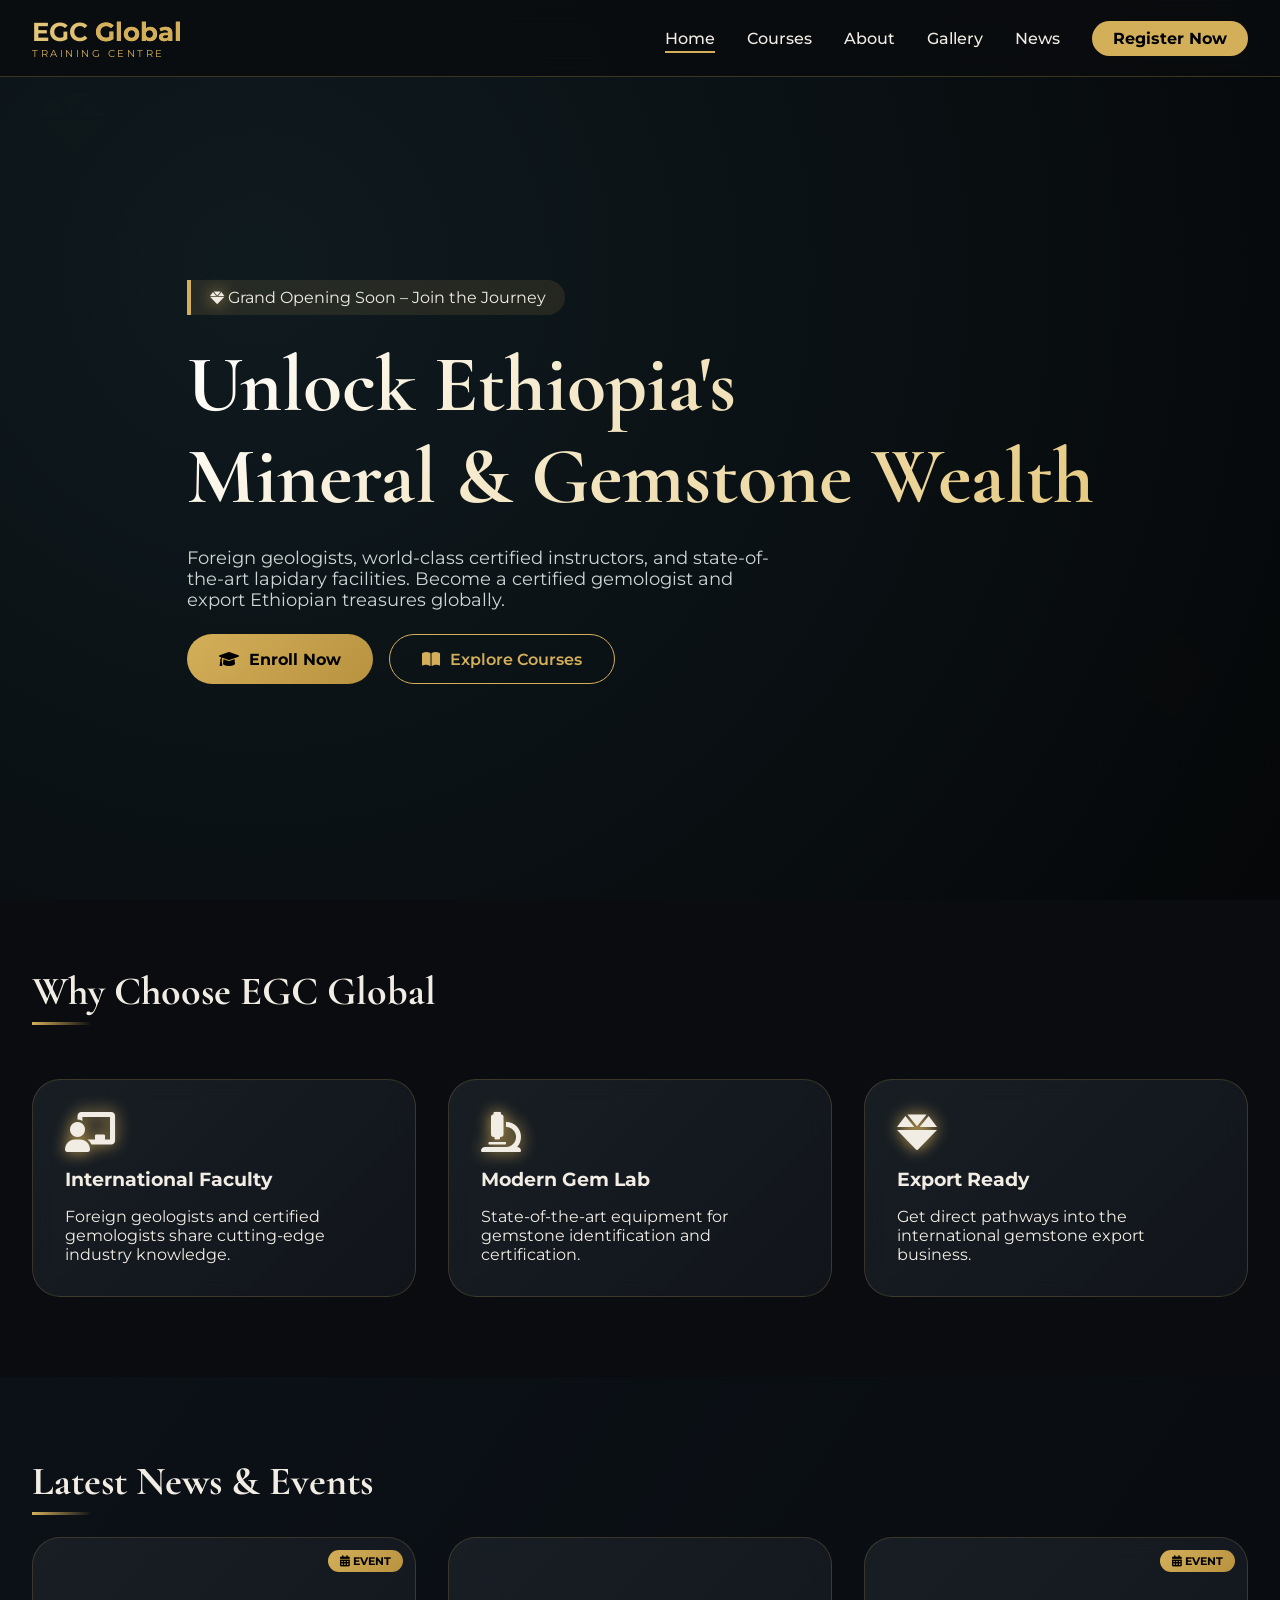
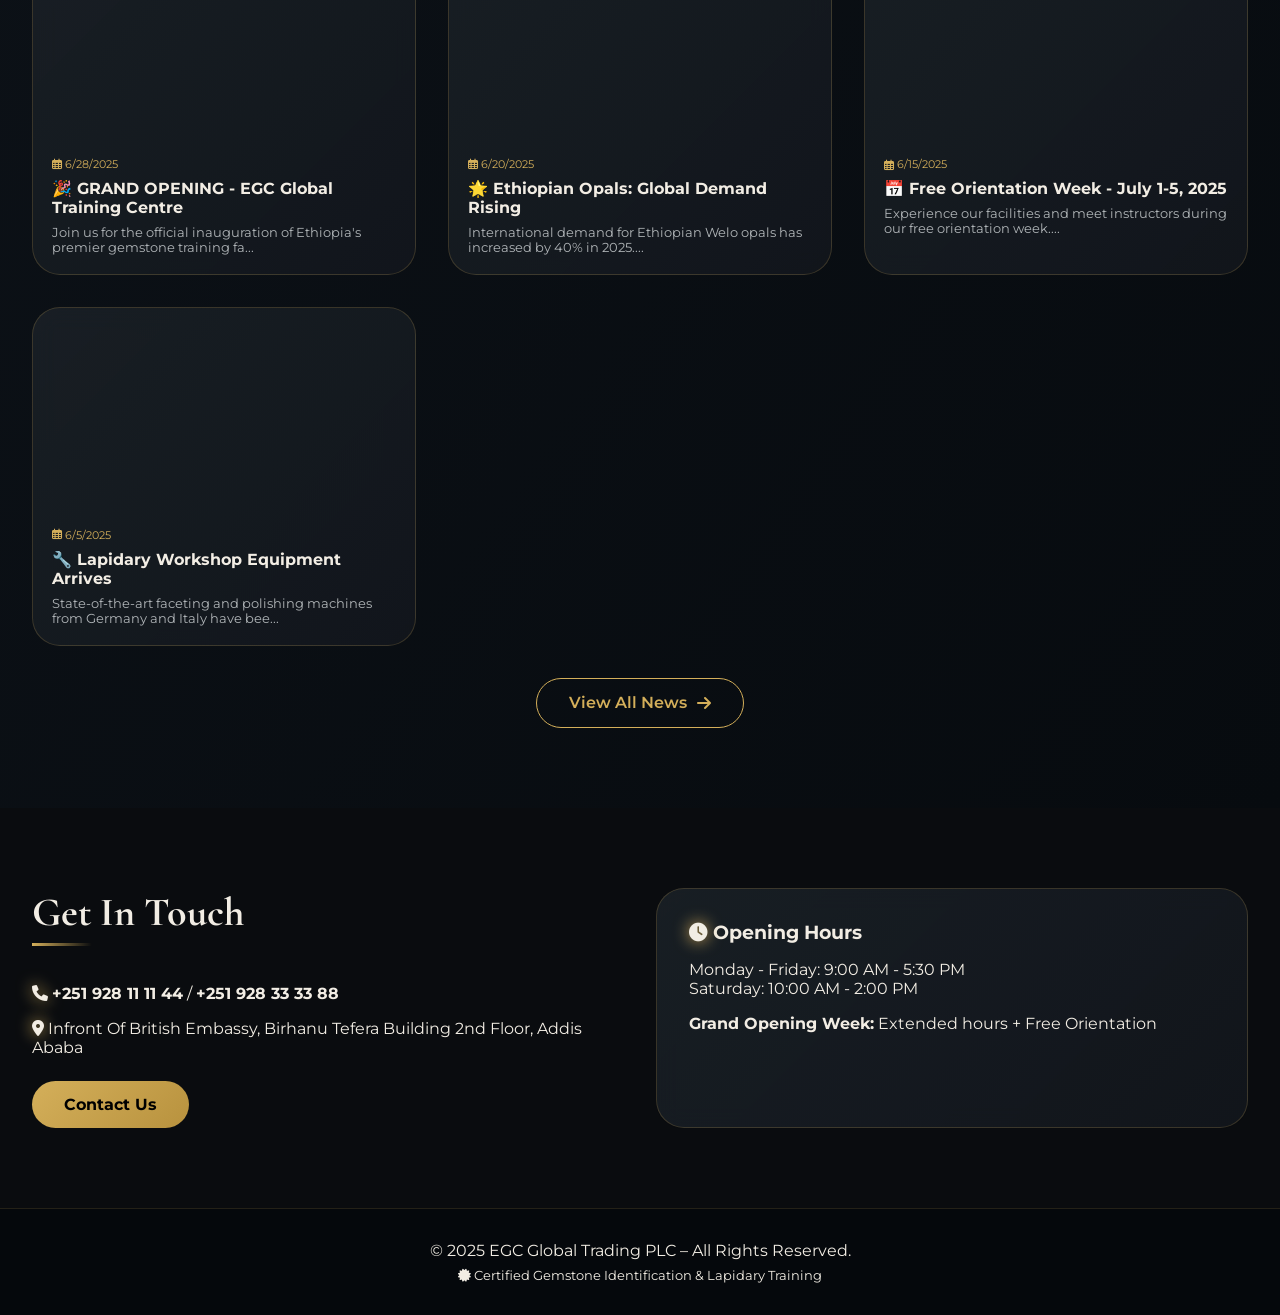
==== commit ed74583e: "Update index.html" ====
--- a/index.html
+++ b/index.html
@@ -2,8 +2,8 @@
 <html lang="en">
 <head>
   <meta charset="UTF-8">
-  <meta name="viewport" content="width=device-width, initial-scale=1.0">
-  <title>News & Event Detail | EGC Global Training Centre</title>
+  <meta name="viewport" content="width=device-width, initial-scale=1.0, viewport-fit=cover">
+  <title>EGC Global | Home - Gemstone Training Centre Ethiopia</title>
   <link href="https://fonts.googleapis.com/css2?family=Cormorant+Garamond:wght@300;400;500;600;700;800&family=Montserrat:wght@300;400;500;600;700;800;900&display=swap" rel="stylesheet">
   <link rel="stylesheet" href="https://cdnjs.cloudflare.com/ajax/libs/font-awesome/6.0.0-beta3/css/all.min.css">
   <link href="https://unpkg.com/aos@2.3.1/dist/aos.css" rel="stylesheet">
@@ -114,162 +114,132 @@
     .side-nav a:hover { color: var(--gold); transform: translateX(8px); }
     .side-footer { margin-top: auto; padding-top: 1.5rem; font-size: 0.75rem; color: #8d9a9e; border-top: 1px solid rgba(212,175,90,0.2); text-align: center; }
     
-    .container { max-width: 1000px; margin: 0 auto; padding: 0 2rem; }
-    section { padding: 2rem 0 4rem; }
-    
-    .news-header-image {
+    .container { max-width: 1280px; margin: 0 auto; padding: 0 2rem; }
+    section { padding: 5rem 0; }
+    
+    .hero {
+      min-height: 90vh;
+      display: flex;
+      align-items: center;
+      position: relative;
+      padding: 3rem 0;
+    }
+    .hero h2 {
+      font-family: 'Cormorant Garamond', serif;
+      font-size: clamp(2.5rem, 7vw, 5rem);
+      font-weight: 800;
+      line-height: 1.15;
+      background: linear-gradient(135deg, #fff, var(--gold-light));
+      -webkit-background-clip: text;
+      background-clip: text;
+      color: transparent;
+    }
+    .hero-badge {
+      display: inline-block;
+      background: rgba(212, 175, 90, 0.12);
+      border-left: 4px solid var(--gold);
+      padding: 0.5rem 1.2rem;
+      border-radius: 0 30px 30px 0;
+      margin-bottom: 1.5rem;
+    }
+    
+    .section-title {
+      font-size: 2.5rem;
+      font-weight: 700;
+      position: relative;
+      display: inline-block;
+      margin-bottom: 2rem;
+      font-family: 'Cormorant Garamond', serif;
+    }
+    .section-title:after {
+      content: '';
+      position: absolute;
+      bottom: -10px;
+      left: 0;
+      width: 60px;
+      height: 3px;
+      background: linear-gradient(90deg, var(--gold), transparent);
+    }
+    
+    .grid-2 { display: grid; grid-template-columns: repeat(auto-fit, minmax(320px, 1fr)); gap: 2rem; }
+    .grid-3 { display: grid; grid-template-columns: repeat(auto-fit, minmax(280px, 1fr)); gap: 2rem; }
+    
+    .premium-card {
+      background: linear-gradient(135deg, rgba(26, 32, 38, 0.9), rgba(18, 22, 28, 0.95));
+      backdrop-filter: blur(12px);
+      border-radius: 28px;
+      padding: 2rem;
+      border: 1px solid rgba(212, 175, 90, 0.2);
+      transition: all 0.4s cubic-bezier(0.2, 0.9, 0.4, 1.1);
+      position: relative;
+      overflow: hidden;
+    }
+    
+    .premium-card::before {
+      content: '';
+      position: absolute;
+      top: 0;
+      left: -100%;
       width: 100%;
-      height: 450px;
+      height: 100%;
+      background: linear-gradient(90deg, transparent, rgba(212, 175, 90, 0.08), transparent);
+      transition: left 0.6s ease;
+    }
+    
+    .premium-card:hover::before { left: 100%; }
+    .premium-card:hover {
+      transform: translateY(-8px);
+      border-color: var(--gold);
+      box-shadow: 0 25px 45px -12px rgba(212, 175, 90, 0.3);
+    }
+    
+    .news-card {
+      background: linear-gradient(135deg, rgba(26, 32, 38, 0.9), rgba(18, 22, 28, 0.95));
+      backdrop-filter: blur(12px);
+      border-radius: 28px;
+      overflow: hidden;
+      transition: all 0.4s cubic-bezier(0.2, 0.9, 0.4, 1.1);
+      cursor: pointer;
+      border: 1px solid rgba(212, 175, 90, 0.2);
+    }
+    
+    .news-card:hover {
+      transform: translateY(-8px);
+      border-color: var(--gold);
+      box-shadow: 0 25px 45px -12px rgba(212, 175, 90, 0.3);
+    }
+    
+    .news-image {
+      width: 100%;
+      height: 200px;
       background-size: cover;
       background-position: center;
-      border-radius: 28px;
-      margin-bottom: 2rem;
-      box-shadow: 0 15px 35px -10px rgba(0,0,0,0.5);
-      transition: transform 0.3s;
-    }
-    
-    .news-header-image:hover {
-      transform: scale(1.01);
-    }
-    
-    .badge-event {
-      display: inline-block;
+      transition: transform 0.5s;
+    }
+    
+    .news-card:hover .news-image { transform: scale(1.03); }
+    
+    .event-badge {
+      position: absolute;
+      top: 12px;
+      right: 12px;
       background: linear-gradient(135deg, var(--gold), var(--gold-dark));
       color: #000;
-      padding: 0.3rem 1rem;
-      border-radius: 30px;
-      font-size: 0.8rem;
+      padding: 0.25rem 0.75rem;
+      border-radius: 20px;
+      font-size: 0.7rem;
       font-weight: bold;
-      margin-bottom: 1rem;
-    }
-    
-    .event-detail-box {
-      background: linear-gradient(135deg, rgba(212, 175, 90, 0.12), rgba(212, 175, 90, 0.05));
-      backdrop-filter: blur(8px);
-      border-left: 4px solid var(--gold);
-      padding: 1.5rem;
-      border-radius: 20px;
-      margin: 1.5rem 0;
-    }
-    
-    .event-info-row {
-      display: flex;
-      align-items: center;
-      gap: 1rem;
-      margin-bottom: 1rem;
-      flex-wrap: wrap;
-    }
-    
-    .event-label {
-      font-weight: 700;
-      min-width: 100px;
-      color: var(--gold);
-    }
-    
-    .event-icon {
-      font-size: 1.5rem;
-      color: var(--gold);
-      width: 40px;
-    }
-    
-    .content-body {
-      font-size: 1.05rem;
-      line-height: 1.7;
-      color: #ddd;
-    }
-    
-    .content-body p {
-      margin-bottom: 1rem;
-    }
-    
-    .content-body ul, .content-body ol {
-      margin: 1rem 0 1rem 2rem;
-    }
-    
-    .content-body li {
-      margin-bottom: 0.5rem;
-    }
-    
-    .share-buttons {
-      display: flex;
-      gap: 1rem;
-      margin-top: 2rem;
-      padding-top: 1.5rem;
-      border-top: 1px solid rgba(212, 175, 90, 0.2);
-      flex-wrap: wrap;
-    }
-    
-    .share-btn {
-      background: rgba(255, 255, 255, 0.08);
-      padding: 0.5rem 1.2rem;
-      border-radius: 40px;
-      text-decoration: none;
-      color: var(--ivory);
-      font-size: 0.85rem;
-      transition: all 0.3s;
-      display: inline-flex;
-      align-items: center;
-      gap: 8px;
-    }
-    
-    .share-btn:hover {
-      background: var(--gold);
-      color: #000;
-      transform: translateY(-2px);
-    }
-    
-    .related-events {
-      margin-top: 3rem;
-    }
-    
-    .related-grid {
-      display: grid;
-      grid-template-columns: repeat(auto-fit, minmax(280px, 1fr));
-      gap: 1.5rem;
-      margin-top: 1.5rem;
-    }
-    
-    .related-card {
-      background: linear-gradient(135deg, rgba(26, 32, 38, 0.9), rgba(18, 22, 28, 0.95));
-      border-radius: 20px;
-      overflow: hidden;
-      cursor: pointer;
-      transition: all 0.3s;
-      border: 1px solid rgba(212, 175, 90, 0.15);
-    }
-    
-    .related-card:hover {
-      transform: translateY(-5px);
-      border-color: var(--gold);
-      box-shadow: 0 15px 30px -12px rgba(212, 175, 90, 0.2);
-    }
-    
-    .related-img {
-      width: 100%;
-      height: 140px;
-      background-size: cover;
-      background-position: center;
-    }
-    
-    .related-content {
-      padding: 1rem;
-    }
-    
-    .related-date {
-      font-size: 0.7rem;
-      color: var(--gold);
-    }
-    
-    .related-title {
-      font-size: 0.9rem;
-      font-weight: 600;
-      margin-top: 0.3rem;
-    }
+    }
+    
+    .news-content { padding: 1.2rem; }
+    .news-date { font-size: 0.7rem; color: var(--gold); margin-bottom: 0.5rem; }
+    .news-title { font-size: 1rem; margin-bottom: 0.5rem; }
+    .news-excerpt { font-size: 0.8rem; color: #b0b5b8; }
     
     .btn-gold {
       background: linear-gradient(135deg, var(--gold), var(--gold-dark));
       color: #000;
-      padding: 0.8rem 1.8rem;
+      padding: 0.9rem 2rem;
       font-weight: 700;
       border: none;
       border-radius: 40px;
@@ -280,17 +250,13 @@
       align-items: center;
       gap: 10px;
     }
-    
-    .btn-gold:hover {
-      transform: translateY(-3px);
-      box-shadow: 0 10px 25px -8px rgba(212, 175, 90, 0.5);
-    }
+    .btn-gold:hover { transform: translateY(-3px); box-shadow: 0 10px 25px -8px rgba(212,175,90,0.5); }
     
     .btn-outline {
       background: transparent;
       border: 1.5px solid var(--gold);
       color: var(--gold);
-      padding: 0.8rem 1.8rem;
+      padding: 0.9rem 2rem;
       border-radius: 40px;
       font-weight: 600;
       cursor: pointer;
@@ -300,43 +266,20 @@
       align-items: center;
       gap: 10px;
     }
-    
-    .btn-outline:hover {
-      background: var(--gold);
-      color: #000;
-      transform: translateY(-3px);
-    }
-    
-    .loading-spinner {
-      text-align: center;
-      padding: 3rem;
-    }
-    
-    .loading-spinner i {
-      font-size: 3rem;
-      color: var(--gold);
-      animation: spin 1s linear infinite;
-    }
-    
-    @keyframes spin {
-      0% { transform: rotate(0deg); }
-      100% { transform: rotate(360deg); }
-    }
+    .btn-outline:hover { background: var(--gold); color: #000; transform: translateY(-3px); }
     
     footer {
       background: #05080c;
       text-align: center;
       padding: 2rem;
       border-top: 1px solid rgba(212, 175, 90, 0.15);
-      margin-top: 2rem;
     }
     
     @media (max-width: 768px) {
       .container { padding: 0 1.2rem; }
-      .news-header-image { height: 220px; }
-      .event-info-row { flex-direction: column; align-items: flex-start; gap: 0.5rem; }
-      .event-icon { width: auto; }
-      .share-buttons { justify-content: center; }
+      section { padding: 3rem 0; }
+      .section-title { font-size: 2rem; }
+      .hero { min-height: 70vh; }
     }
   </style>
 </head>
@@ -353,11 +296,11 @@
 <div class="top-bar">
   <div class="logo"><h1>EGC <span style="color:var(--gold);">Global</span></h1><p>TRAINING CENTRE</p></div>
   <div class="desktop-nav">
-    <a href="index.html">Home</a>
+    <a href="index.html" class="active">Home</a>
     <a href="courses.html">Courses</a>
     <a href="about.html">About</a>
     <a href="gallery.html">Gallery</a>
-    <a href="news.html" class="active">News</a>
+    <a href="news.html">News</a>
     <a href="register.html" class="register-btn">Register Now</a>
   </div>
   <div class="menu-icon" id="menuToggle"><i class="fas fa-bars"></i></div>
@@ -379,32 +322,79 @@
   <div class="side-footer"><i class="fas fa-certificate"></i> Ethiopian Gemstones<br>© 2025 EGC Global</div>
 </div>
 
-<section>
+<section class="hero">
   <div class="container">
-    <div id="newsDetailContainer">
-      <div class="loading-spinner">
-        <i class="fas fa-gem glowing-gem"></i>
-        <p>Loading...</p>
-      </div>
+    <div class="hero-badge" data-aos="fade-right">
+      <i class="fas fa-gem glowing-gem" style="font-size: 0.9rem;"></i> Grand Opening Soon – Join the Journey
     </div>
-    
-    <div style="margin-top: 2rem; display: flex; gap: 1rem; flex-wrap: wrap; justify-content: space-between;">
-      <a href="news.html" class="btn-outline"><i class="fas fa-arrow-left"></i> Back to News</a>
-      <a href="register.html" class="btn-gold"><i class="fas fa-calendar-check"></i> Register for Course</a>
+    <h2 data-aos="fade-up" data-aos-delay="100">Unlock Ethiopia's<br>Mineral & Gemstone Wealth</h2>
+    <p style="font-size: 1.1rem; max-width: 600px; margin: 1.5rem 0; color: #cfd5d4;" data-aos="fade-up" data-aos-delay="200">Foreign geologists, world-class certified instructors, and state-of-the-art lapidary facilities. Become a certified gemologist and export Ethiopian treasures globally.</p>
+    <div style="display: flex; gap: 1rem; flex-wrap: wrap;" data-aos="fade-up" data-aos-delay="300">
+      <a href="register.html" class="btn-gold"><i class="fas fa-graduation-cap glowing-gem"></i> Enroll Now</a>
+      <a href="courses.html" class="btn-outline"><i class="fas fa-book-open"></i> Explore Courses</a>
     </div>
   </div>
 </section>
 
+<section>
+  <div class="container">
+    <h2 class="section-title" data-aos="fade-right">Why Choose EGC Global</h2>
+    <div class="grid-3" style="margin-top: 2rem;">
+      <div class="premium-card" data-aos="fade-up" data-aos-delay="100">
+        <i class="fas fa-chalkboard-user glowing-gem" style="font-size: 2.5rem;"></i>
+        <h3 style="margin: 1rem 0;">International Faculty</h3>
+        <p>Foreign geologists and certified gemologists share cutting-edge industry knowledge.</p>
+      </div>
+      <div class="premium-card" data-aos="fade-up" data-aos-delay="200">
+        <i class="fas fa-microscope glowing-gem" style="font-size: 2.5rem;"></i>
+        <h3 style="margin: 1rem 0;">Modern Gem Lab</h3>
+        <p>State-of-the-art equipment for gemstone identification and certification.</p>
+      </div>
+      <div class="premium-card" data-aos="fade-up" data-aos-delay="300">
+        <i class="fas fa-gem glowing-gem" style="font-size: 2.5rem;"></i>
+        <h3 style="margin: 1rem 0;">Export Ready</h3>
+        <p>Get direct pathways into the international gemstone export business.</p>
+      </div>
+    </div>
+  </div>
+</section>
+
+<section style="background: linear-gradient(125deg, #0c1117, #070b0f);">
+  <div class="container">
+    <h2 class="section-title" data-aos="fade-right">Latest News & Events</h2>
+    <div id="newsPreview" class="grid-2"></div>
+    <div style="text-align: center; margin-top: 2rem;" data-aos="fade-up">
+      <a href="news.html" class="btn-outline">View All News <i class="fas fa-arrow-right"></i></a>
+    </div>
+  </div>
+</section>
+
+<section>
+  <div class="container">
+    <div class="grid-2">
+      <div data-aos="fade-right">
+        <h2 class="section-title">Get In Touch</h2>
+        <p style="margin: 1rem 0;"><i class="fas fa-phone glowing-gem"></i> <strong>+251 928 11 11 44</strong> / <strong>+251 928 33 33 88</strong></p>
+        <p><i class="fas fa-map-marker-alt glowing-gem"></i> Infront Of British Embassy, Birhanu Tefera Building 2nd Floor, Addis Ababa</p>
+        <a href="contact.html" class="btn-gold" style="margin-top: 1.5rem; display: inline-block;">Contact Us</a>
+      </div>
+      <div class="premium-card" data-aos="fade-left">
+        <h3><i class="fas fa-clock glowing-gem"></i> Opening Hours</h3>
+        <p style="margin-top: 1rem;">Monday - Friday: 9:00 AM - 5:30 PM<br>Saturday: 10:00 AM - 2:00 PM</p>
+        <p style="margin-top: 1rem;"><strong>Grand Opening Week:</strong> Extended hours + Free Orientation</p>
+      </div>
+    </div>
+  </div>
+</section>
+
 <footer>
   <p>© 2025 EGC Global Trading PLC – All Rights Reserved.</p>
-  <p style="margin-top: 0.5rem; font-size: 0.8rem;">
-    <i class="fas fa-certificate"></i> Certified Gemstone Identification & Lapidary Training
-  </p>
+  <p style="margin-top: 0.5rem; font-size: 0.8rem;"><i class="fas fa-certificate"></i> Certified Gemstone Identification & Lapidary Training</p>
 </footer>
 
 <script src="https://unpkg.com/aos@2.3.1/dist/aos.js"></script>
 <script>
-  AOS.init({ duration: 600, once: true });
+  AOS.init({ duration: 800, once: true, offset: 50 });
   
   // Mobile Navigation
   const menuToggle = document.getElementById('menuToggle');
@@ -426,212 +416,66 @@
       "https://raw.githubusercontent.com/Addis477/egcpro/main/il_fullxfull.5975959857_aqa7.jpg",
       "https://raw.githubusercontent.com/Addis477/egcpro/main/images%20(3).jpeg",
       "https://raw.githubusercontent.com/Addis477/egcpro/main/images%20(4).jpeg",
-      "https://raw.githubusercontent.com/Addis477/egcpro/main/images%20(5).jpeg",
-      "https://raw.githubusercontent.com/Addis477/egcpro/main/images%20(6).jpeg",
-      "https://raw.githubusercontent.com/Addis477/egcpro/main/images%20(7).jpeg",
-      "https://raw.githubusercontent.com/Addis477/egcpro/main/images%20(8).jpeg",
-      "https://raw.githubusercontent.com/Addis477/egcpro/main/images%20(9).jpeg"
+      "https://raw.githubusercontent.com/Addis477/egcpro/main/images%20(5).jpeg"
     ],
     emeralds: [
       "https://raw.githubusercontent.com/Addis477/egcpro/main/images%20(10).jpeg",
-      "https://raw.githubusercontent.com/Addis477/egcpro/main/images%20(11).jpeg",
-      "https://raw.githubusercontent.com/Addis477/egcpro/main/images%20(12).jpeg",
-      "https://raw.githubusercontent.com/Addis477/egcpro/main/images%20(13).jpeg"
-    ],
-    sapphires: [
-      "https://raw.githubusercontent.com/Addis477/egcpro/main/images%20(14).jpeg",
-      "https://raw.githubusercontent.com/Addis477/egcpro/main/images%20(15).jpeg",
-      "https://raw.githubusercontent.com/Addis477/egcpro/main/images%20(16).jpeg"
+      "https://raw.githubusercontent.com/Addis477/egcpro/main/images%20(11).jpeg"
     ],
     lapidary: [
-      "https://raw.githubusercontent.com/Addis477/egcpro/main/images%20(17).jpeg",
-      "https://raw.githubusercontent.com/Addis477/egcpro/main/images%20(18).jpeg",
-      "https://raw.githubusercontent.com/Addis477/egcpro/main/images%20(19).jpeg",
       "https://raw.githubusercontent.com/Addis477/egcpro/main/Gem-Polishing-tourmaline-S_480x480.jpg",
       "https://raw.githubusercontent.com/Addis477/egcpro/main/5e604447ac5fd.jpg"
     ]
   };
 
-  // Complete news dataset (same as news.html)
-  const NEWS_DATA = [
-    { id: 1001, title: "🎉 GRAND OPENING - EGC Global Training Centre", type: "event", image: YOUR_IMAGES.opals[0], excerpt: "Join us for the official inauguration of Ethiopia's premier gemstone training facility on June 28, 2025.", content: "<p>We are thrilled to announce the grand opening of EGC Global Training Centre! Located in front of the British Embassy, our state-of-the-art facility is ready to welcome students.</p><p><strong>Event Highlights:</strong></p><ul><li>Live gemstone identification demonstrations by foreign geologists</li><li>Lapidary workshop tours with state-of-the-art equipment</li><li>Networking session with industry experts from USA, Germany, and India</li><li>Special discounts for early registrations (up to 25% off)</li><li>Free refreshments and certificate of attendance</li><li>Tour of our gemstone collection and laboratory</li></ul><p>Don't miss this opportunity to launch your career in the gemstone export business! Limited seats available for the opening ceremony.</p>", date: "2025-06-28T10:00:00.000Z", eventDate: "June 28, 2025", eventTime: "10:00 AM - 4:00 PM", eventLocation: "Infront of British Embassy, Birhanu Tefera Building, 2nd Floor, Addis Ababa", eventPrice: "Free Entry" },
-    
-    { id: 1002, title: "🌟 Ethiopian Opals: Global Demand Rising", type: "announcement", image: YOUR_IMAGES.opals[1], excerpt: "International demand for Ethiopian Welo opals has increased by 40% in 2025.", content: "<p>The global gemstone market is seeing unprecedented interest in Ethiopian opals. According to recent market reports, demand for Ethiopian precious opals has surged by 40% in the first half of 2025 alone.</p><p><strong>Key Market Insights:</strong></p><ul><li>European and Asian markets showing strongest growth</li><li>Prices for high-quality Welo opals up 25% year-over-year</li><li>Ethiopia now the world's leading source of precious opals</li><li>Increased demand for certified, professionally graded stones</li></ul><p>Our training program prepares students to meet this demand with professional certification recognized worldwide. Graduates are equipped to identify, grade, and market Ethiopian opals to international buyers.</p>", date: "2025-06-20T00:00:00.000Z" },
-    
-    { id: 1003, title: "📅 Free Orientation Week - July 1-5, 2025", type: "event", image: YOUR_IMAGES.opals[2], excerpt: "Experience our facilities and meet instructors during our free orientation week.", content: "<p>Prospective students are invited to attend our free orientation week from July 1-5, 2025. This is your chance to experience our world-class facilities and meet our international faculty.</p><p><strong>Orientation Schedule:</strong></p><ul><li><strong>Day 1:</strong> Welcome & Facility Tour - Meet the instructors</li><li><strong>Day 2:</strong> Gemstone Identification Demo - Hands-on with equipment</li><li><strong>Day 3:</strong> Lapidary Workshop Preview - See cutting and polishing</li><li><strong>Day 4:</strong> Career Opportunities in Gemstone Export</li><li><strong>Day 5:</strong> Q&A Session & Registration Assistance</li></ul><p>All sessions are free! Bring your questions and discover how you can start your journey in the gemstone industry.</p>", date: "2025-06-15T00:00:00.000Z", eventDate: "July 1-5, 2025", eventTime: "9:00 AM - 5:00 PM", eventLocation: "EGC Global Training Centre, Addis Ababa", eventPrice: "FREE" },
-    
-    { id: 1004, title: "💎 Premium Ethiopian Opal Showcase", type: "announcement", image: YOUR_IMAGES.opals[3], excerpt: "Discover the mesmerizing play-of-color in Ethiopian precious opals.", content: "<p>Ethiopian opals are renowned for their vibrant color flashes and unique play-of-color patterns. Our expert instructors will teach you how to identify, grade, and value these magnificent gemstones.</p><p><strong>What makes Ethiopian opals special:</strong></p><ul><li>Welo opals display full spectrum of colors</li><li>Hydrophane properties allow unique treatments</li><li>Larger crystal sizes than many other sources</li><li>Affordable entry point for new collectors and investors</li></ul><p>Join our gemstone identification course to learn professional grading techniques and market valuation methods for Ethiopian opals.</p>", date: "2025-06-10T00:00:00.000Z" },
-    
-    { id: 1005, title: "🔧 Lapidary Workshop Equipment Arrives", type: "announcement", image: YOUR_IMAGES.lapidary[0], excerpt: "State-of-the-art faceting and polishing machines from Germany and Italy have been installed.", content: "<p>Our workshop is now equipped with professional-grade lapidary equipment from Germany and Italy. This includes:</p><ul><li><strong>Faceting Machines:</strong> Ultra-tec and Facetron units for precision cutting</li><li><strong>Cabochon Equipment:</strong> Professional grinding and polishing wheels</li><li><strong>Diamond Saws:</strong> High-precision slab and trim saws</li><li><strong>Polishing Systems:</strong> Advanced vibratory and flat lap units</li></ul><p>Students will learn cutting, cabbing, and polishing techniques used by master gem cutters worldwide. Our lapidary program offers hands-on experience with these professional machines, preparing you for real-world gemstone processing.</p>", date: "2025-06-05T00:00:00.000Z" }
+  // NEWS DATA FOR HOMEPAGE PREVIEW WITH YOUR IMAGES
+  const NEWS_PREVIEW_DATA = [
+    { id: 1001, title: "🎉 GRAND OPENING - EGC Global Training Centre", type: "event", image: YOUR_IMAGES.opals[0], excerpt: "Join us for the official inauguration of Ethiopia's premier gemstone training facility on June 28, 2025.", date: "2025-06-28" },
+    { id: 1002, title: "🌟 Ethiopian Opals: Global Demand Rising", type: "announcement", image: YOUR_IMAGES.opals[1], excerpt: "International demand for Ethiopian Welo opals has increased by 40% in 2025.", date: "2025-06-20" },
+    { id: 1003, title: "📅 Free Orientation Week - July 1-5, 2025", type: "event", image: YOUR_IMAGES.opals[2], excerpt: "Experience our facilities and meet instructors during our free orientation week.", date: "2025-06-15" },
+    { id: 1004, title: "🔧 Lapidary Workshop Equipment Arrives", type: "announcement", image: YOUR_IMAGES.lapidary[0], excerpt: "State-of-the-art faceting and polishing machines from Germany and Italy have been installed.", date: "2025-06-05" }
   ];
 
-  // Function to get news by ID
-  function getNewsById(id) {
-    return NEWS_DATA.find(n => n.id === id) || null;
-  }
-
-  // Function to get related events (excluding current)
-  function getRelatedEvents(currentId, currentType) {
-    return NEWS_DATA.filter(n => n.id !== currentId && n.type === 'event').slice(0, 3);
-  }
-
-  // Function to render the news detail
-  function renderNewsDetail() {
-    const urlParams = new URLSearchParams(window.location.search);
-    const newsId = parseInt(urlParams.get('id'));
-    const article = getNewsById(newsId);
-    const container = document.getElementById('newsDetailContainer');
-    
-    if (!article) {
-      container.innerHTML = `
-        <div style="background: linear-gradient(135deg, rgba(26,32,38,0.9), rgba(18,22,28,0.95)); border-radius: 28px; padding: 3rem; text-align: center; border: 1px solid rgba(212,175,90,0.2);">
-          <i class="fas fa-exclamation-triangle" style="font-size: 4rem; color: var(--gold);"></i>
-          <h2 style="margin: 1rem 0;">News/Event Not Found</h2>
-          <p>The article you're looking for doesn't exist or has been removed.</p>
-          <a href="news.html" class="btn-gold" style="margin-top: 1rem; display: inline-block;">Browse All News</a>
+  // Initialize localStorage with preview data if empty
+  (function initData() {
+    let existingNews = localStorage.getItem('egc_news');
+    if (!existingNews || JSON.parse(existingNews).length === 0) {
+      // Store full news data
+      const fullNewsData = [
+        { id: 1001, title: "🎉 GRAND OPENING - EGC Global Training Centre", type: "event", image: YOUR_IMAGES.opals[0], excerpt: "Join us for the official inauguration of Ethiopia's premier gemstone training facility on June 28, 2025.", content: "<p>We are thrilled to announce the grand opening of EGC Global Training Centre!</p>", date: "2025-06-28T10:00:00.000Z", eventDate: "June 28, 2025", eventTime: "10:00 AM - 4:00 PM", eventLocation: "Infront of British Embassy, Addis Ababa" },
+        { id: 1002, title: "🌟 Ethiopian Opals: Global Demand Rising", type: "announcement", image: YOUR_IMAGES.opals[1], excerpt: "International demand for Ethiopian Welo opals has increased by 40% in 2025.", content: "<p>The global gemstone market is seeing unprecedented interest in Ethiopian opals.</p>", date: "2025-06-20T00:00:00.000Z" },
+        { id: 1003, title: "📅 Free Orientation Week - July 1-5, 2025", type: "event", image: YOUR_IMAGES.opals[2], excerpt: "Experience our facilities and meet instructors during our free orientation week.", content: "<p>Prospective students are invited to attend our free orientation week.</p>", date: "2025-06-15T00:00:00.000Z", eventDate: "July 1-5, 2025", eventTime: "9:00 AM - 5:00 PM", eventLocation: "EGC Global Training Centre" },
+        { id: 1004, title: "💎 Premium Ethiopian Opal Showcase", type: "announcement", image: YOUR_IMAGES.opals[3], excerpt: "Discover the mesmerizing play-of-color in Ethiopian precious opals.", content: "<p>Ethiopian opals are renowned for their vibrant color flashes.</p>", date: "2025-06-10T00:00:00.000Z" },
+        { id: 1005, title: "🔧 Lapidary Workshop Equipment Arrives", type: "announcement", image: YOUR_IMAGES.lapidary[0], excerpt: "State-of-the-art faceting and polishing machines from Germany and Italy have been installed.", content: "<p>Our workshop is now equipped with professional-grade lapidary equipment.</p>", date: "2025-06-05T00:00:00.000Z" },
+        { id: 1006, title: "💚 Ethiopian Emeralds Discovery", type: "announcement", image: YOUR_IMAGES.emeralds[0], excerpt: "New emerald deposits discovered in the Seba Boru region.", content: "<p>Ethiopia's emerald production is expanding with new discoveries.</p>", date: "2025-05-20T00:00:00.000Z" }
+      ];
+      localStorage.setItem('egc_news', JSON.stringify(fullNewsData));
+    }
+    let existingRegistrations = localStorage.getItem('egc_registrations');
+    if (!existingRegistrations || JSON.parse(existingRegistrations).length === 0) {
+      localStorage.setItem('egc_registrations', JSON.stringify([]));
+    }
+  })();
+
+  // Load preview news for homepage
+  function loadNewsPreview() {
+    const previewDiv = document.getElementById('newsPreview');
+    previewDiv.innerHTML = NEWS_PREVIEW_DATA.map(item => `
+      <div class="news-card" onclick="location.href='news-detail.html?id=${item.id}'" data-aos="fade-up">
+        <div style="position: relative;">
+          <div class="news-image" style="background-image: url('${item.image}'); background-size: cover; background-position: center;"></div>
+          ${item.type === 'event' ? '<div class="event-badge"><i class="fas fa-calendar-alt"></i> EVENT</div>' : ''}
         </div>
-      `;
-      return;
-    }
-    
-    const isEvent = article.type === 'event';
-    const formattedDate = new Date(article.date).toLocaleDateString('en-US', {
-      weekday: 'long',
-      year: 'numeric',
-      month: 'long',
-      day: 'numeric'
-    });
-    
-    // Build event details HTML
-    const eventDetailsHTML = isEvent ? `
-      <div class="event-detail-box" data-aos="fade-up">
-        <div class="event-info-row">
-          <i class="fas fa-calendar-alt event-icon glowing-gem"></i>
-          <div>
-            <span class="event-label">Date & Time:</span>
-            <strong>${article.eventDate || formattedDate}</strong>
-            ${article.eventTime ? `<br><span style="font-size: 0.85rem;">⏰ ${article.eventTime}</span>` : ''}
-          </div>
+        <div class="news-content">
+          <div class="news-date"><i class="far fa-calendar-alt"></i> ${new Date(item.date).toLocaleDateString()}</div>
+          <h3 class="news-title">${item.title.length > 50 ? item.title.substring(0, 50) + '...' : item.title}</h3>
+          <p class="news-excerpt">${item.excerpt.substring(0, 80)}...</p>
         </div>
-        <div class="event-info-row">
-          <i class="fas fa-map-marker-alt event-icon glowing-gem"></i>
-          <div>
-            <span class="event-label">Location:</span>
-            <strong>${article.eventLocation || 'Infront of British Embassy, Birhanu Tefera Building, 2nd Floor, Addis Ababa'}</strong>
-          </div>
-        </div>
-        ${article.eventPrice ? `
-        <div class="event-info-row">
-          <i class="fas fa-ticket-alt event-icon glowing-gem"></i>
-          <div>
-            <span class="event-label">Price:</span>
-            <strong style="color: var(--gold);">${article.eventPrice}</strong>
-          </div>
-        </div>
-        ` : ''}
-        <div style="margin-top: 1.5rem;">
-          <a href="register.html" class="btn-gold" style="display: inline-flex; align-items: center; gap: 8px;">
-            <i class="fas fa-user-plus"></i> Register for this Event
-          </a>
-        </div>
-      </div>
-    ` : '';
-    
-    // Main content
-    container.innerHTML = `
-      <div data-aos="fade-down">
-        <div class="badge-event">
-          <i class="${isEvent ? 'fas fa-calendar-check' : 'fas fa-newspaper'}"></i> 
-          ${isEvent ? 'UPCOMING EVENT' : 'ANNOUNCEMENT'}
-        </div>
-        
-        <div class="news-header-image" style="background-image: url('${article.image}'); background-size: cover; background-position: center;" data-aos="zoom-in"></div>
-        
-        <h1 style="font-size: clamp(1.8rem, 5vw, 2.5rem); margin: 1rem 0 0.5rem;" data-aos="fade-right">${article.title}</h1>
-        
-        <div style="display: flex; gap: 1.5rem; flex-wrap: wrap; margin-bottom: 1.5rem; color: #aaa; font-size: 0.85rem;" data-aos="fade-right">
-          <span><i class="far fa-calendar-alt"></i> Published: ${formattedDate}</span>
-          ${isEvent ? `<span><i class="fas fa-clock"></i> Event: ${article.eventDate || formattedDate}</span>` : ''}
-          <span><i class="fas fa-tag"></i> ${isEvent ? 'Event' : 'News'}</span>
-        </div>
-        
-        <div style="height: 2px; background: linear-gradient(90deg, var(--gold), transparent); margin: 1rem 0 2rem 0;" data-aos="fade-left"></div>
-        
-        ${eventDetailsHTML}
-        
-        <div class="content-body" data-aos="fade-up">
-          ${article.content}
-        </div>
-        
-        <div class="share-buttons" data-aos="fade-up">
-          <span style="margin-right: 0.5rem;">Share this ${isEvent ? 'event' : 'article'}:</span>
-          <a href="#" class="share-btn" onclick="shareOnFacebook()"><i class="fab fa-facebook-f"></i> Facebook</a>
-          <a href="#" class="share-btn" onclick="shareOnTwitter()"><i class="fab fa-twitter"></i> Twitter</a>
-          <a href="#" class="share-btn" onclick="shareOnWhatsApp()"><i class="fab fa-whatsapp"></i> WhatsApp</a>
-          <a href="#" class="share-btn" onclick="shareOnLinkedIn()"><i class="fab fa-linkedin-in"></i> LinkedIn</a>
-        </div>
-      </div>
-    `;
-    
-    // Load related events
-    loadRelatedEvents(article.id);
+      </div>
+    `).join('');
   }
   
-  // Function to load related events
-  function loadRelatedEvents(currentId) {
-    const related = getRelatedEvents(currentId);
-    if (related.length === 0) return;
-    
-    const relatedHTML = `
-      <div class="related-events" data-aos="fade-up">
-        <h3><i class="fas fa-calendar-week glowing-gem"></i> Upcoming Events You Might Like</h3>
-        <div class="related-grid">
-          ${related.map(event => `
-            <div class="related-card" onclick="location.href='news-detail.html?id=${event.id}'">
-              <div class="related-img" style="background-image: url('${event.image}'); background-size: cover;"></div>
-              <div class="related-content">
-                <div class="related-date"><i class="fas fa-calendar-alt"></i> ${event.eventDate || new Date(event.date).toLocaleDateString()}</div>
-                <div class="related-title">${event.title.length > 50 ? event.title.substring(0, 50) + '...' : event.title}</div>
-              </div>
-            </div>
-          `).join('')}
-        </div>
-      </div>
-    `;
-    
-    document.getElementById('newsDetailContainer').insertAdjacentHTML('beforeend', relatedHTML);
-  }
-  
-  // Share functions
-  function shareOnFacebook() {
-    const url = encodeURIComponent(window.location.href);
-    window.open(`https://www.facebook.com/sharer/sharer.php?u=${url}`, '_blank', 'width=600,height=400');
-  }
-  
-  function shareOnTwitter() {
-    const url = encodeURIComponent(window.location.href);
-    const title = encodeURIComponent(document.querySelector('h1')?.innerText || 'EGC Global Event');
-    window.open(`https://twitter.com/intent/tweet?text=${title}&url=${url}`, '_blank', 'width=600,height=400');
-  }
-  
-  function shareOnWhatsApp() {
-    const url = window.location.href;
-    window.open(`https://wa.me/?text=${encodeURIComponent('Check out this event at EGC Global: ' + url)}`, '_blank');
-  }
-  
-  function shareOnLinkedIn() {
-    const url = encodeURIComponent(window.location.href);
-    window.open(`https://www.linkedin.com/sharing/share-offsite/?url=${url}`, '_blank', 'width=600,height=400');
-  }
-  
-  // Make share functions global
-  window.shareOnFacebook = shareOnFacebook;
-  window.shareOnTwitter = shareOnTwitter;
-  window.shareOnWhatsApp = shareOnWhatsApp;
-  window.shareOnLinkedIn = shareOnLinkedIn;
-  
-  // Initialize
-  renderNewsDetail();
+  loadNewsPreview();
 </script>
 </body>
 </html>
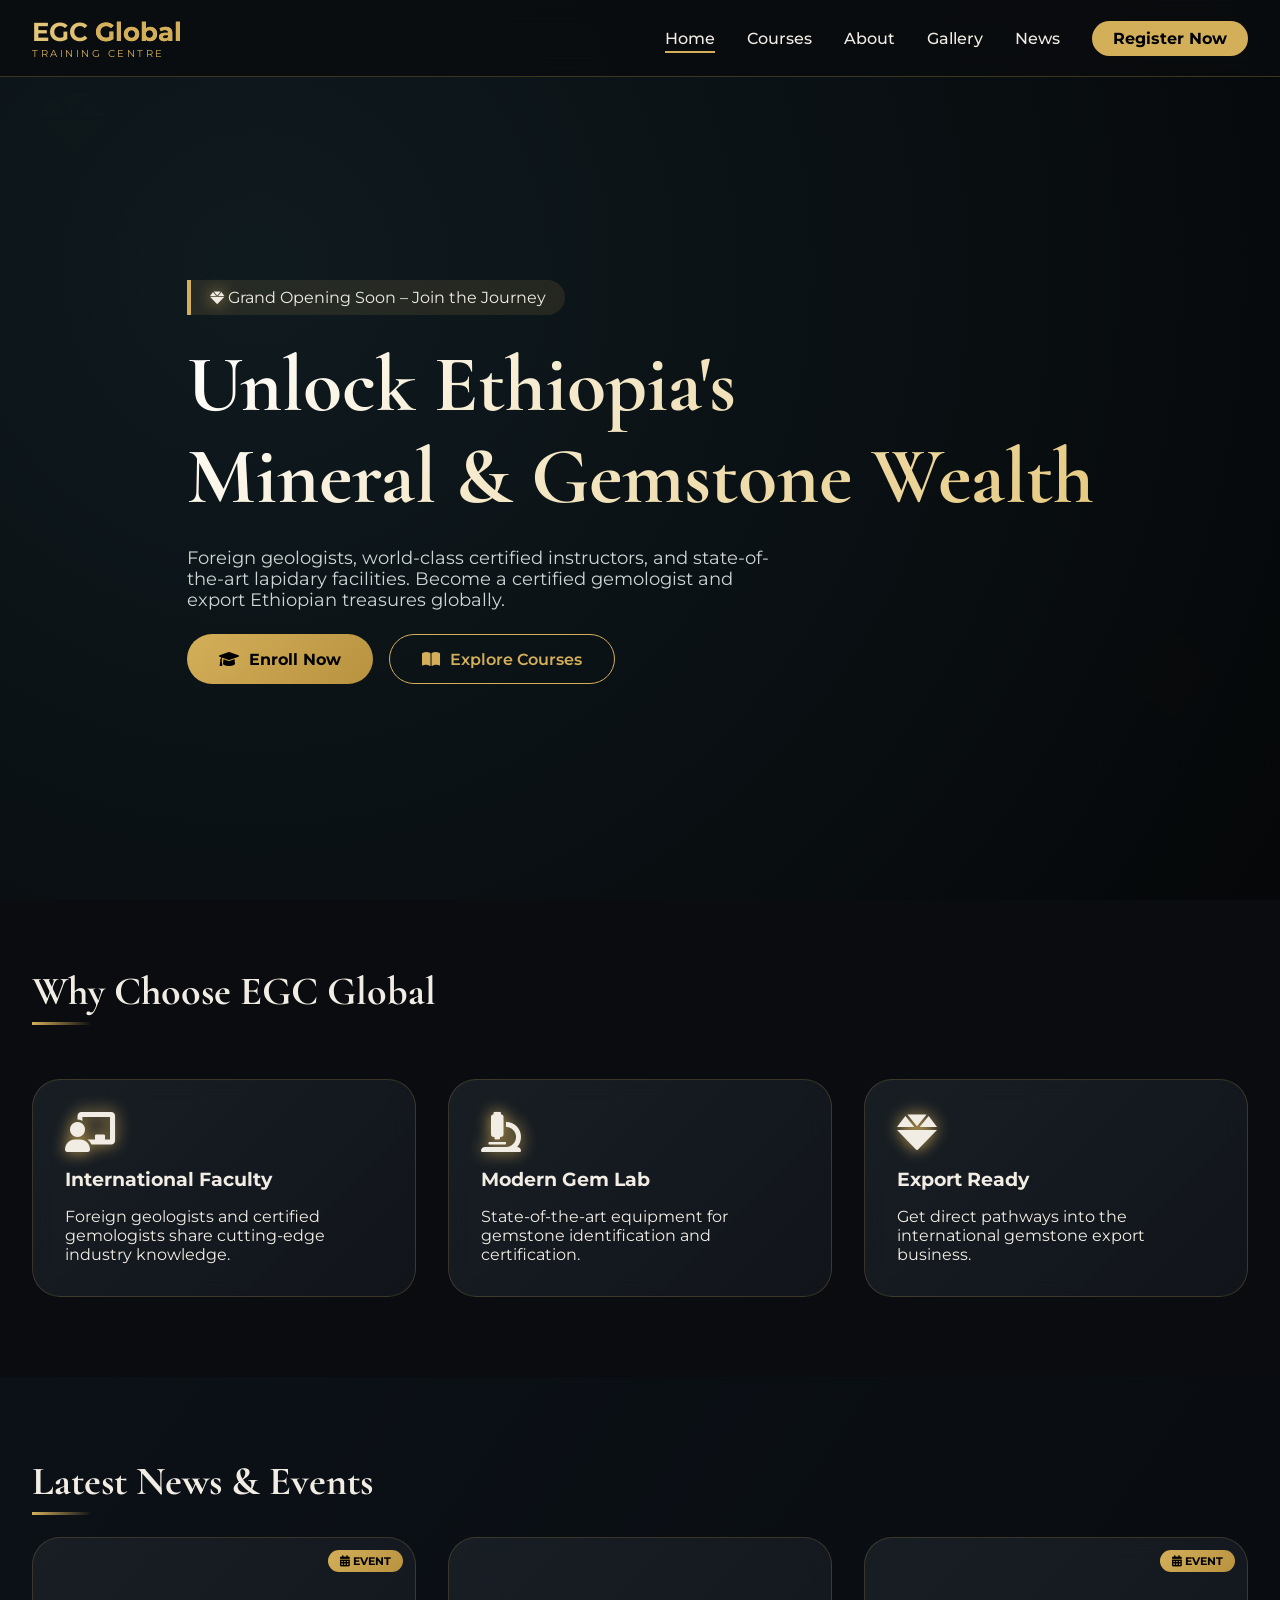
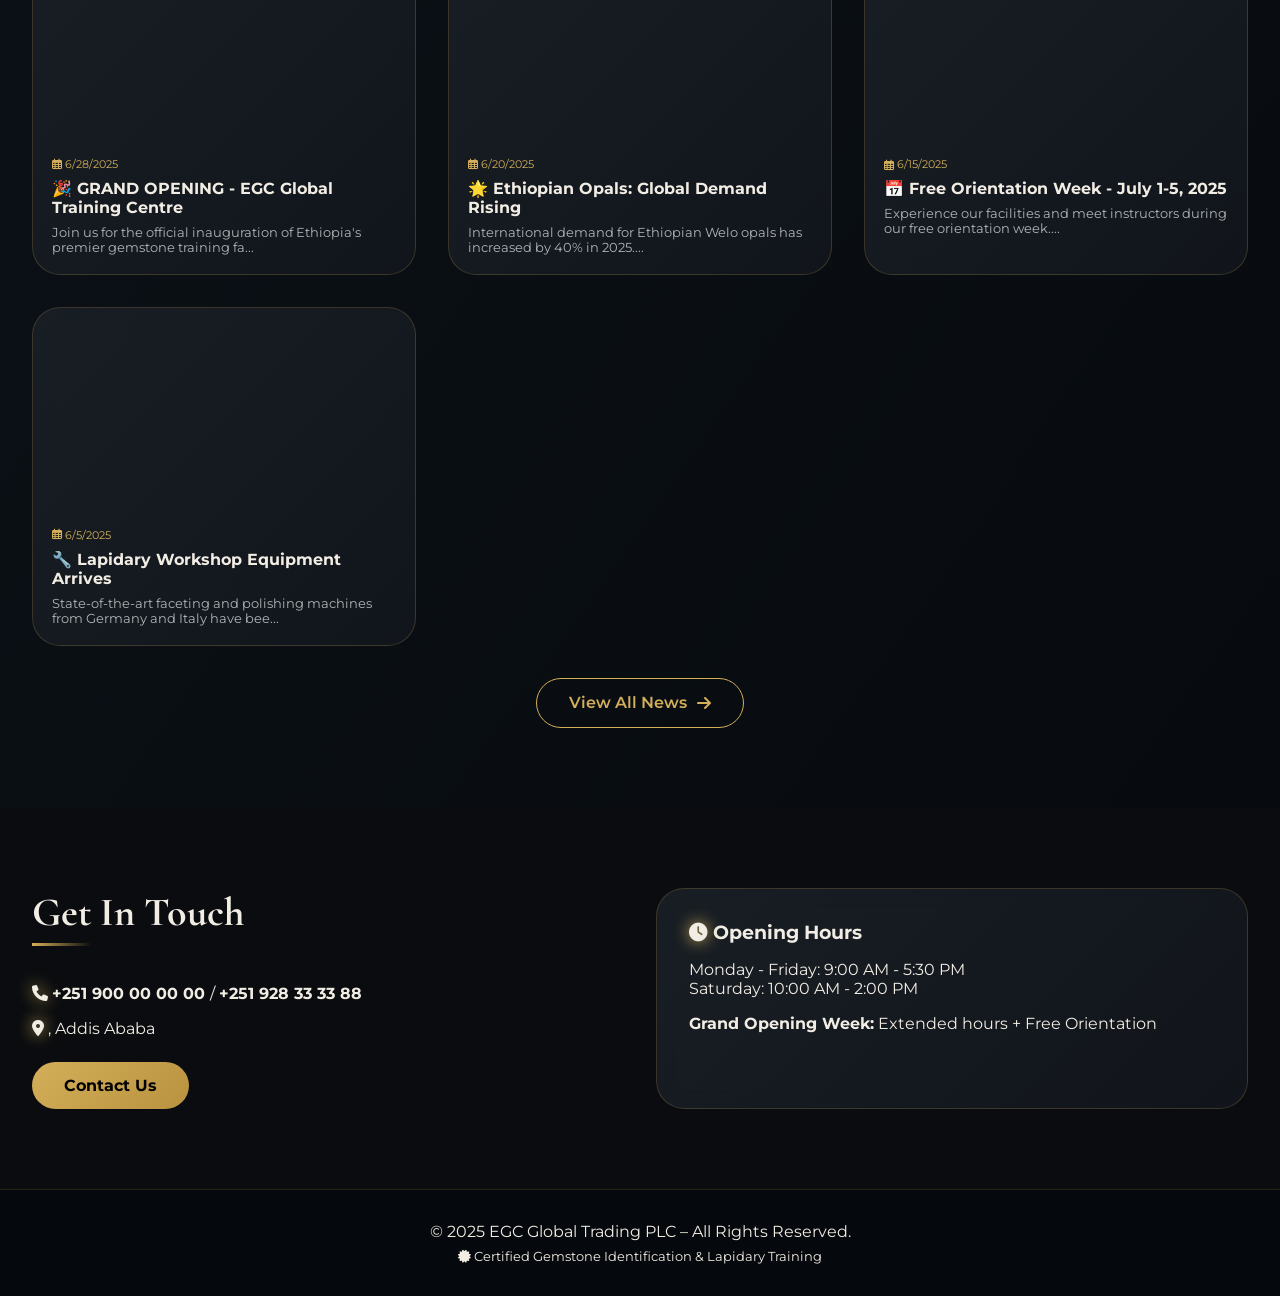
==== commit 17d5b18a: "Update index.html" ====
--- a/index.html
+++ b/index.html
@@ -3,7 +3,7 @@
 <head>
   <meta charset="UTF-8">
   <meta name="viewport" content="width=device-width, initial-scale=1.0, viewport-fit=cover">
-  <title>EGC Global | Home - Gemstone Training Centre Ethiopia</title>
+  <title> Global | Home - Gemstone Training Centre Ethiopia</title>
   <link href="https://fonts.googleapis.com/css2?family=Cormorant+Garamond:wght@300;400;500;600;700;800&family=Montserrat:wght@300;400;500;600;700;800;900&display=swap" rel="stylesheet">
   <link rel="stylesheet" href="https://cdnjs.cloudflare.com/ajax/libs/font-awesome/6.0.0-beta3/css/all.min.css">
   <link href="https://unpkg.com/aos@2.3.1/dist/aos.css" rel="stylesheet">
@@ -374,8 +374,8 @@
     <div class="grid-2">
       <div data-aos="fade-right">
         <h2 class="section-title">Get In Touch</h2>
-        <p style="margin: 1rem 0;"><i class="fas fa-phone glowing-gem"></i> <strong>+251 928 11 11 44</strong> / <strong>+251 928 33 33 88</strong></p>
-        <p><i class="fas fa-map-marker-alt glowing-gem"></i> Infront Of British Embassy, Birhanu Tefera Building 2nd Floor, Addis Ababa</p>
+        <p style="margin: 1rem 0;"><i class="fas fa-phone glowing-gem"></i> <strong>+251 900 00 00 00 </strong> / <strong>+251 928 33 33 88</strong></p>
+        <p><i class="fas fa-map-marker-alt glowing-gem"></i> , Addis Ababa</p>
         <a href="contact.html" class="btn-gold" style="margin-top: 1.5rem; display: inline-block;">Contact Us</a>
       </div>
       <div class="premium-card" data-aos="fade-left">
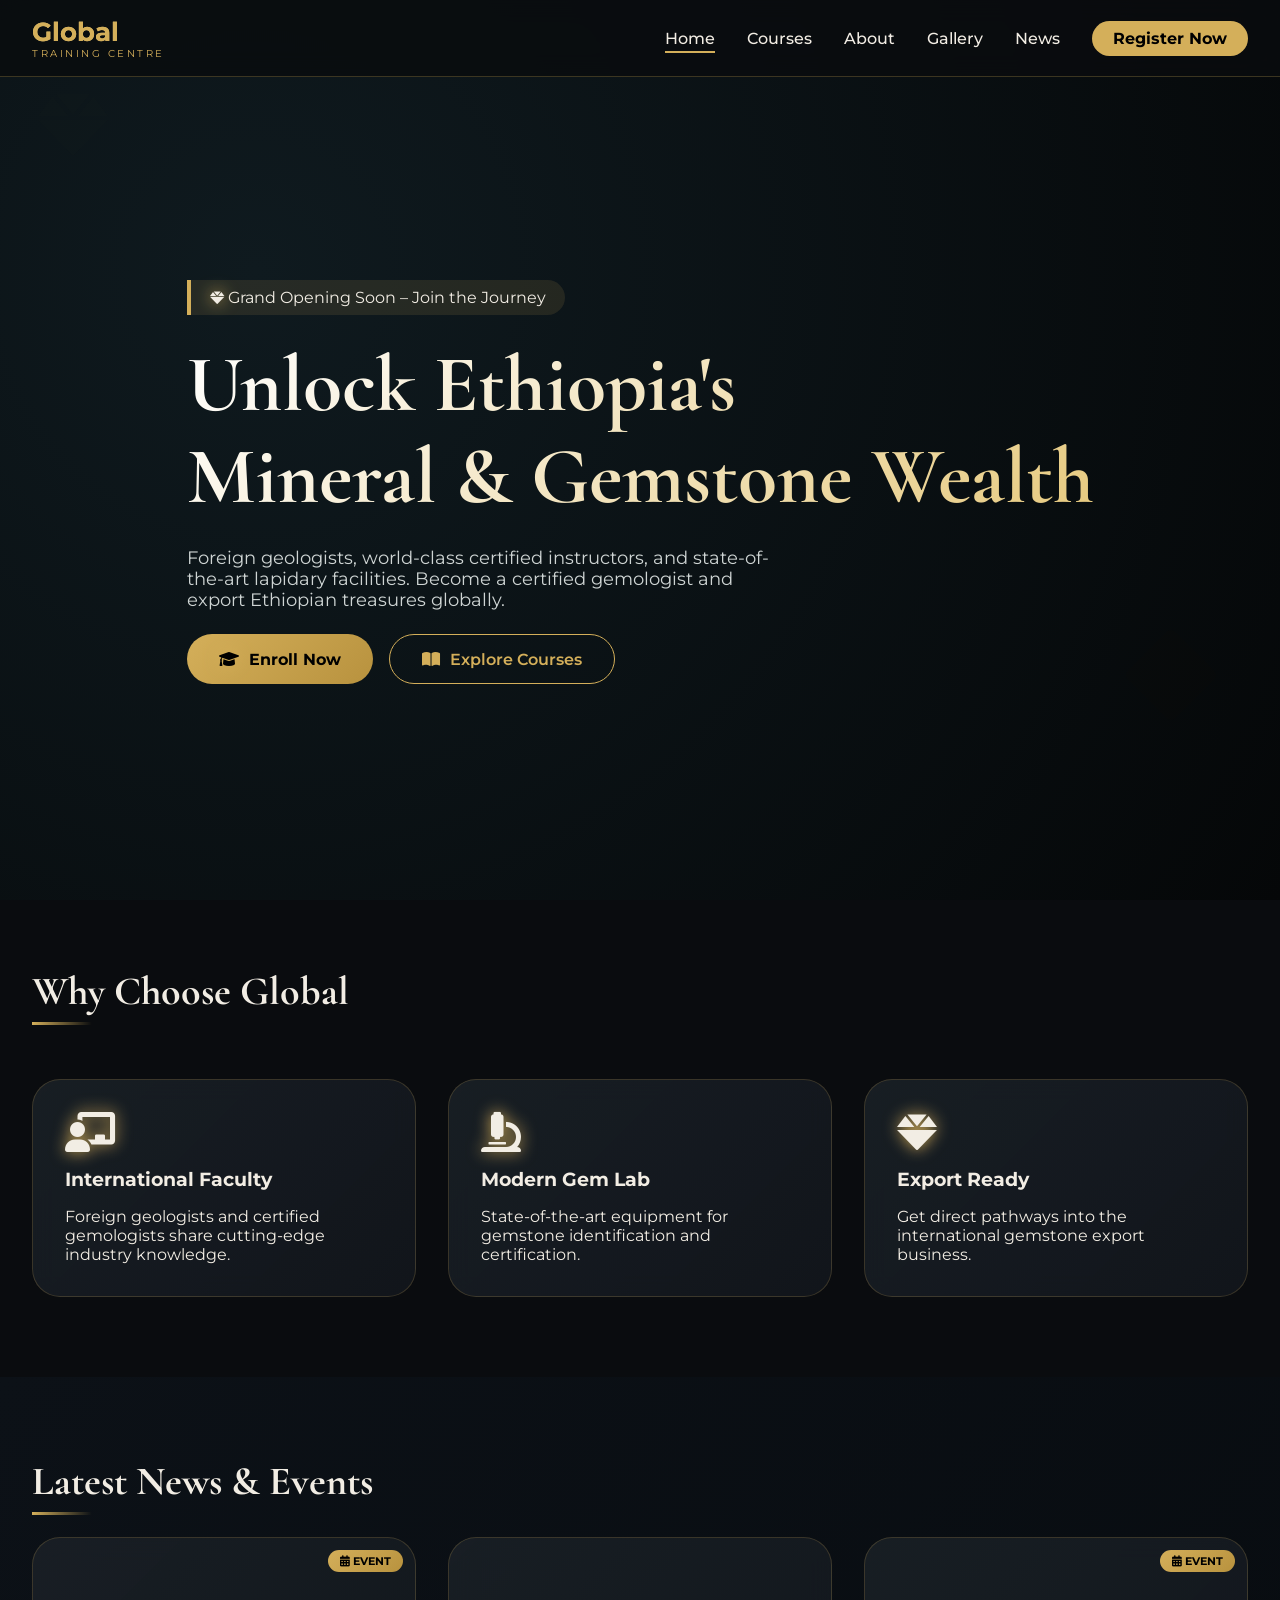
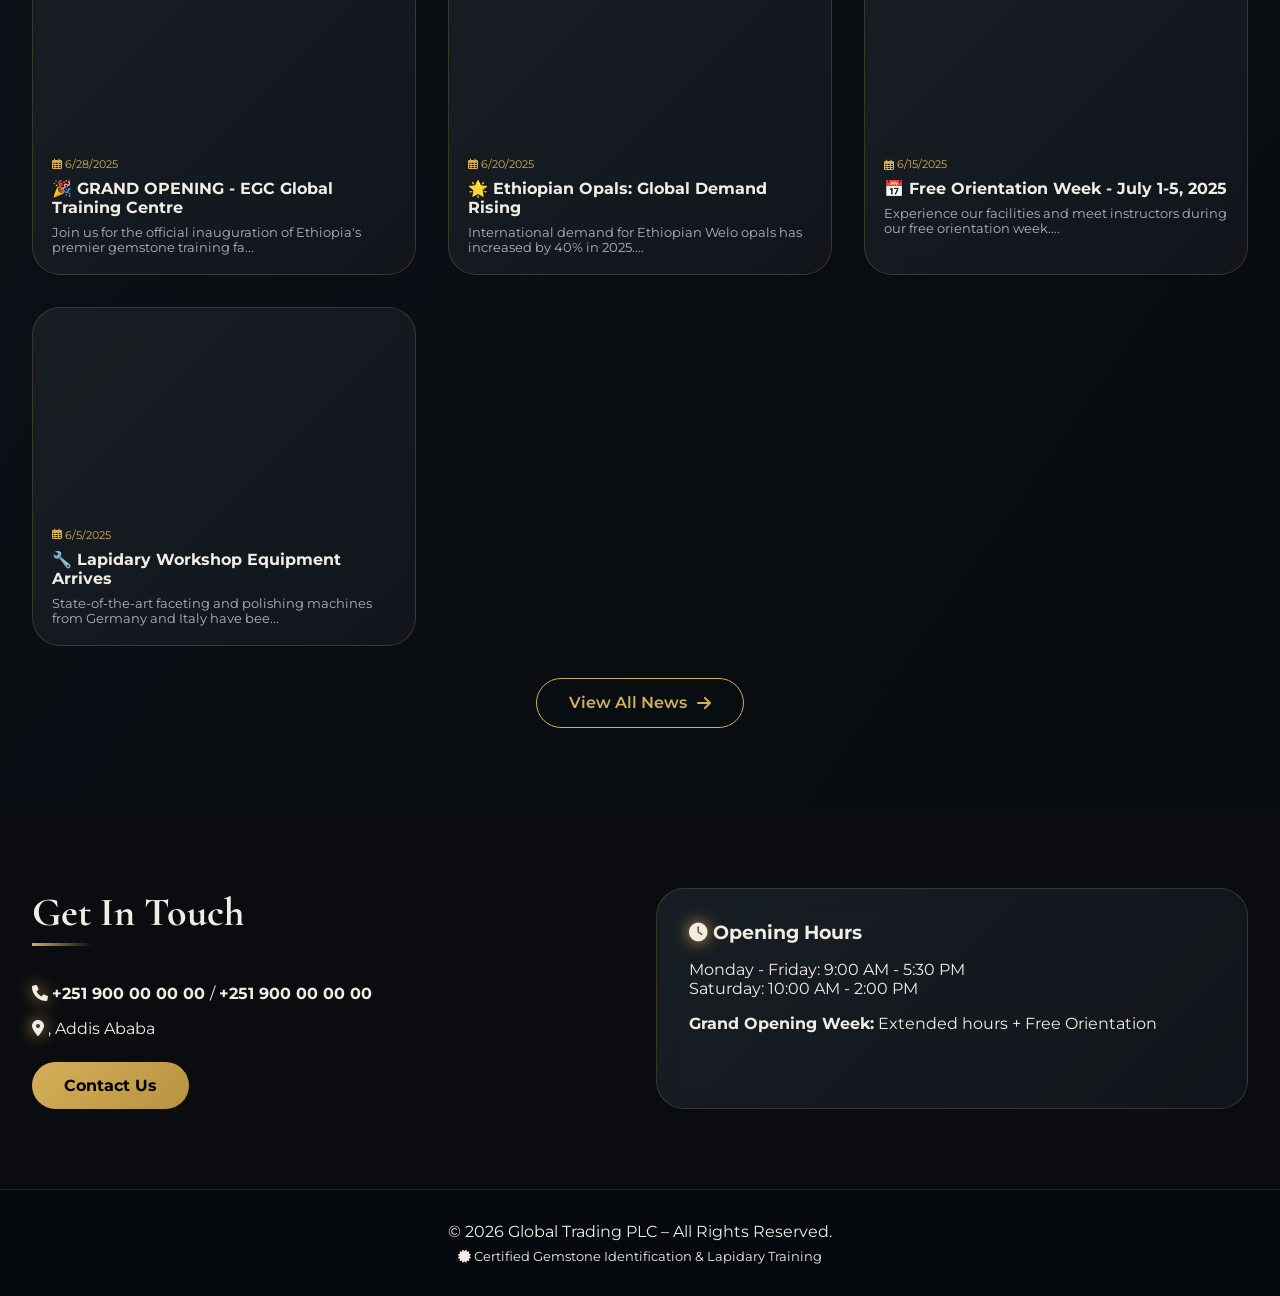
==== commit 99797c93: "Update index.html" ====
--- a/index.html
+++ b/index.html
@@ -294,7 +294,7 @@
 </div>
 
 <div class="top-bar">
-  <div class="logo"><h1>EGC <span style="color:var(--gold);">Global</span></h1><p>TRAINING CENTRE</p></div>
+  <div class="logo"><h1> <span style="color:var(--gold);">Global</span></h1><p>TRAINING CENTRE</p></div>
   <div class="desktop-nav">
     <a href="index.html" class="active">Home</a>
     <a href="courses.html">Courses</a>
@@ -309,7 +309,7 @@
 <div class="nav-overlay" id="navOverlay"></div>
 <div class="side-nav" id="sideNav">
   <button class="close-nav" id="closeNavBtn"><i class="fas fa-times"></i></button>
-  <div class="side-logo"><h3>EGC <span>Global</span></h3><p>TRAINING CENTRE</p></div>
+  <div class="side-logo"><h3> <span>Global</span></h3><p>TRAINING CENTRE</p></div>
   <ul>
     <li><a href="index.html"><i class="fas fa-home"></i> Home</a></li>
     <li><a href="courses.html"><i class="fas fa-gem"></i> Courses</a></li>
@@ -319,7 +319,7 @@
     <li><a href="register.html"><i class="fas fa-user-plus"></i> Register</a></li>
     <li><a href="admin-login.html"><i class="fas fa-lock"></i> Admin</a></li>
   </ul>
-  <div class="side-footer"><i class="fas fa-certificate"></i> Ethiopian Gemstones<br>© 2025 EGC Global</div>
+  <div class="side-footer"><i class="fas fa-certificate"></i> Ethiopian Gemstones<br>© 2026  Global</div>
 </div>
 
 <section class="hero">
@@ -338,7 +338,7 @@
 
 <section>
   <div class="container">
-    <h2 class="section-title" data-aos="fade-right">Why Choose EGC Global</h2>
+    <h2 class="section-title" data-aos="fade-right">Why Choose  Global</h2>
     <div class="grid-3" style="margin-top: 2rem;">
       <div class="premium-card" data-aos="fade-up" data-aos-delay="100">
         <i class="fas fa-chalkboard-user glowing-gem" style="font-size: 2.5rem;"></i>
@@ -374,7 +374,7 @@
     <div class="grid-2">
       <div data-aos="fade-right">
         <h2 class="section-title">Get In Touch</h2>
-        <p style="margin: 1rem 0;"><i class="fas fa-phone glowing-gem"></i> <strong>+251 900 00 00 00 </strong> / <strong>+251 928 33 33 88</strong></p>
+        <p style="margin: 1rem 0;"><i class="fas fa-phone glowing-gem"></i> <strong>+251 900 00 00 00 </strong> / <strong>+251 900 00 00 00</strong></p>
         <p><i class="fas fa-map-marker-alt glowing-gem"></i> , Addis Ababa</p>
         <a href="contact.html" class="btn-gold" style="margin-top: 1.5rem; display: inline-block;">Contact Us</a>
       </div>
@@ -388,7 +388,7 @@
 </section>
 
 <footer>
-  <p>© 2025 EGC Global Trading PLC – All Rights Reserved.</p>
+  <p>© 2026  Global Trading PLC – All Rights Reserved.</p>
   <p style="margin-top: 0.5rem; font-size: 0.8rem;"><i class="fas fa-certificate"></i> Certified Gemstone Identification & Lapidary Training</p>
 </footer>
 
